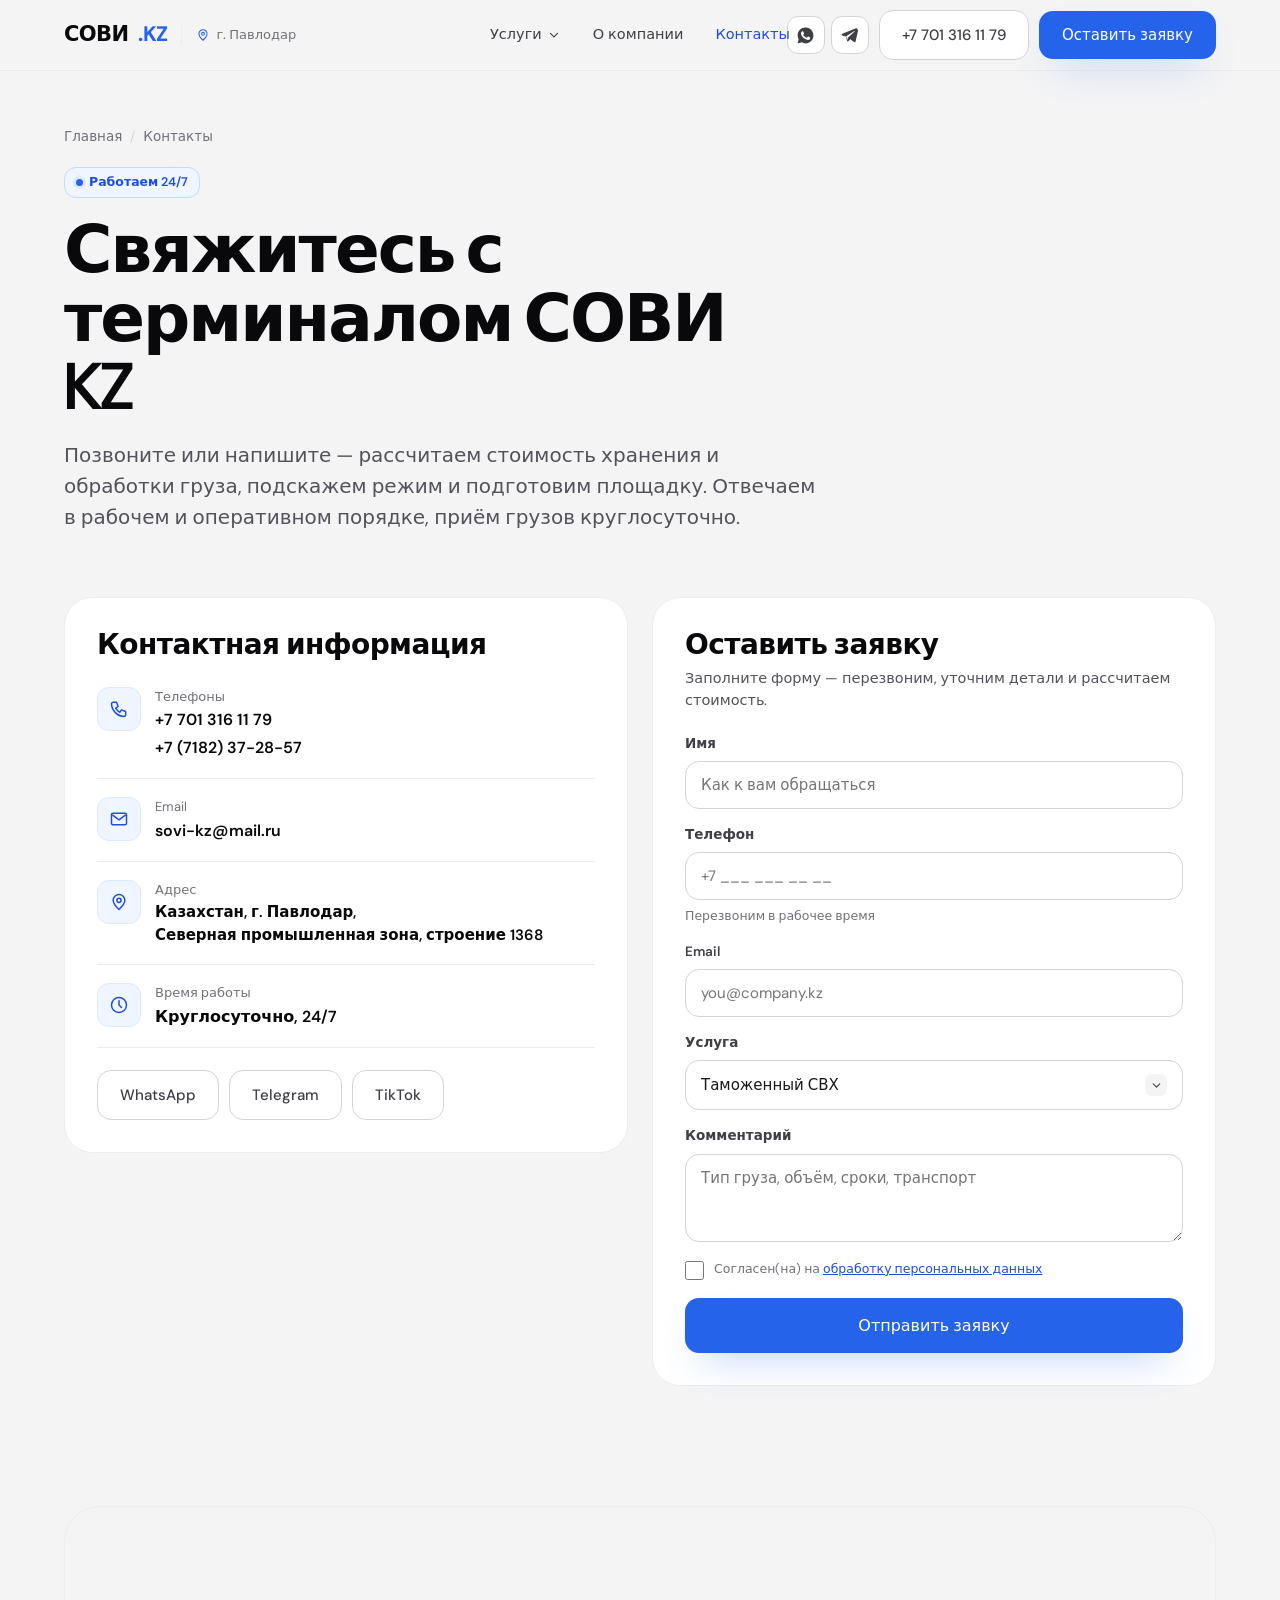
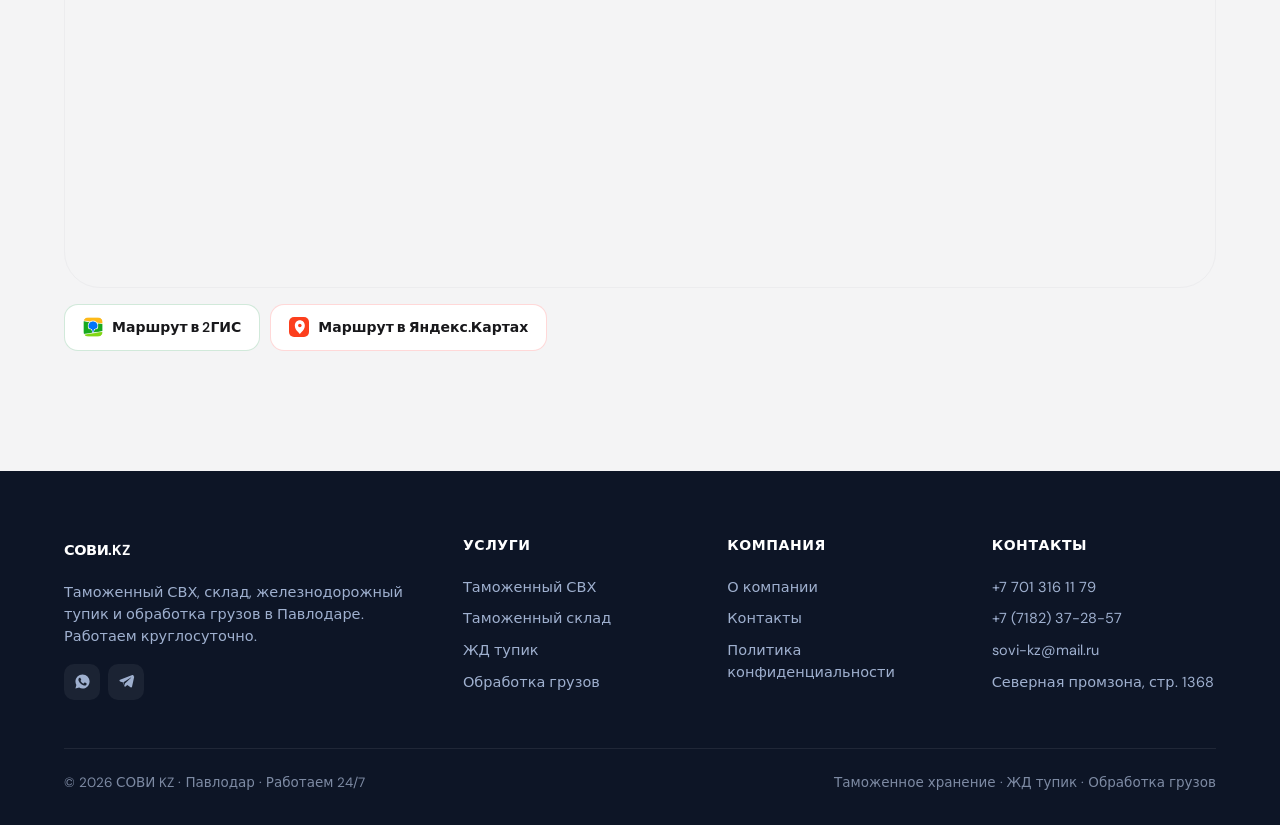
==== kontakty.html @ 77fe877a "Mobile overhaul, real photo gallery, industries block, email delivery Mobile UX fixes: - Fix burger " ====
<!doctype html>
<html lang="ru">
<head>
<meta charset="utf-8">
<meta name="viewport" content="width=device-width,initial-scale=1">
<title>Контакты СОВИ KZ — таможенный терминал в Павлодаре</title>
<meta name="description" content="Контакты СОВИ KZ: +7 701 316 11 79, +7 (7182) 37-28-57, sovi-kz@mail.ru. Адрес: Павлодар, Северная промышленная зона, строение 1368. Работаем 24/7. Оставьте заявку на СВХ, хранение или обработку груза.">
<link rel="canonical" href="https://xn--b1amql.kz/kontakty">
<link rel="preconnect" href="https://fonts.googleapis.com"><link rel="preconnect" href="https://fonts.gstatic.com" crossorigin>
<link href="https://fonts.googleapis.com/css2?family=DM+Sans:opsz,wght@9..40,400;9..40,500;9..40,600;9..40,700&display=swap" rel="stylesheet">
<link rel="stylesheet" href="assets/styles.css">
<link rel="icon" href="data:image/svg+xml,%3Csvg xmlns='http://www.w3.org/2000/svg' viewBox='0 0 32 32'%3E%3Crect width='32' height='32' rx='8' fill='%232563eb'/%3E%3Cpath d='M8 20V13l8-4 8 4v7' stroke='white' stroke-width='2' fill='none' stroke-linejoin='round'/%3E%3Cpath d='M8 20h16' stroke='white' stroke-width='2'/%3E%3C/svg%3E">
</head>
<body>
<header class="nav">
  <div class="wrap nav-in">
    <div class="logo-group"><a href="index.html" class="logo">
      <span class="logo-mark"><svg viewBox="0 0 24 24" fill="none"><text x="12" y="16.7" text-anchor="middle" font-family="DM Sans, sans-serif" font-size="11.5" font-weight="800" letter-spacing="-0.6">SK</text></svg></span>
      СОВИ<span style="color:var(--blue-600)">.KZ</span>
    </a><span class="nav-city"><svg viewBox="0 0 24 24" fill="none"><path d="M12 21s7-6.3 7-11a7 7 0 10-14 0c0 4.7 7 11 7 11z" stroke="currentColor" stroke-width="1.8" stroke-linejoin="round"/><circle cx="12" cy="10" r="2.5" stroke="currentColor" stroke-width="1.8"/></svg><span>г. Павлодар</span></span></div>
    <nav class="nav-links" id="nav">
      <div class="has-drop">
        <button class="drop-trigger" type="button" style="background:none;border:0;font:inherit;color:var(--iron);cursor:pointer;padding:9px 14px;border-radius:10px;font-size:14.5px;font-weight:500" aria-haspopup="true">
          Услуги <svg class="dchev" viewBox="0 0 24 24" fill="none"><path d="M6 9l6 6 6-6" stroke="currentColor" stroke-width="2" stroke-linecap="round" stroke-linejoin="round"/></svg>
        </button>
        <div class="drop-panel">
          <div class="drop-grid">
            <a href="svh.html" class="drop-item"><span class="di"><svg viewBox="0 0 24 24" fill="none"><path d="M12 3l7 3v6c0 4-3 7-7 9-4-2-7-5-7-9V6z" stroke="currentColor" stroke-width="1.8" stroke-linejoin="round"/><path d="M9 12l2 2 4-4" stroke="currentColor" stroke-width="1.8" stroke-linecap="round" stroke-linejoin="round"/></svg></span><span><span class="dt">Таможенный СВХ</span><span class="dd">Приём и хранение под контролем</span></span></a>
            <a href="tamozhennyy-sklad.html" class="drop-item"><span class="di"><svg viewBox="0 0 24 24" fill="none"><rect x="4" y="3" width="16" height="18" rx="2" stroke="currentColor" stroke-width="1.8"/><path d="M8 8h8M8 12h8M8 16h5" stroke="currentColor" stroke-width="1.8" stroke-linecap="round"/></svg></span><span><span class="dt">Таможенный склад</span><span class="dd">Долгосрочное ответственное хранение</span></span></a>
            <a href="zhd-tupik.html" class="drop-item"><span class="di"><svg viewBox="0 0 24 24" fill="none"><rect x="5" y="6" width="14" height="9" rx="2" stroke="currentColor" stroke-width="1.8"/><circle cx="9" cy="18" r="1.6" fill="currentColor"/><circle cx="15" cy="18" r="1.6" fill="currentColor"/></svg></span><span><span class="dt">ЖД тупик</span><span class="dd">Прирельсовый склад, приём вагонов</span></span></a>
            <a href="obrabotka-gruzov.html" class="drop-item"><span class="di"><svg viewBox="0 0 24 24" fill="none"><rect x="2" y="8" width="12" height="8" rx="1.5" stroke="currentColor" stroke-width="1.8"/><path d="M14 10h4l3 3v3h-7" stroke="currentColor" stroke-width="1.8" stroke-linejoin="round"/><circle cx="7" cy="18" r="1.8" fill="currentColor"/><circle cx="17" cy="18" r="1.8" fill="currentColor"/></svg></span><span><span class="dt">Обработка грузов</span><span class="dd">Погрузчик, кран, перевозка</span></span></a>
          </div>
        </div>
      </div>
      <a href="o-kompanii.html">О компании</a>
      <a href="kontakty.html" class="active">Контакты</a>
    <div class="nav-mobile-extra"><span class="nme-city"><svg viewBox="0 0 24 24" fill="none"><path d="M12 21s7-6.3 7-11a7 7 0 10-14 0c0 4.7 7 11 7 11z" stroke="currentColor" stroke-width="1.8" stroke-linejoin="round"/><circle cx="12" cy="10" r="2.5" stroke="currentColor" stroke-width="1.8"/></svg><span>г. Павлодар</span></span><a href="tel:+77013161179" class="nme-phone"><svg viewBox="0 0 24 24" fill="none"><path d="M5 4h4l2 5-3 2a12 12 0 005 5l2-3 5 2v4a2 2 0 01-2 2A16 16 0 013 6a2 2 0 012-2z" stroke="currentColor" stroke-width="1.8" stroke-linejoin="round"/></svg><span>+7 701 316 11 79</span></a><div class="nme-msg"><a href="https://wa.me/77013161179" class="msg-ico" aria-label="WhatsApp" target="_blank" rel="noopener"><svg viewBox="0 0 24 24" fill="currentColor"><path d="M12.04 2c-5.52 0-10 4.48-10 10 0 1.77.46 3.45 1.27 4.9L2 22l5.25-1.38A9.96 9.96 0 0012.04 22c5.52 0 10-4.48 10-10s-4.48-10-10-10zm5.72 14.2c-.24.68-1.4 1.32-1.94 1.4-.5.08-1.12.11-1.8-.11-.42-.13-.96-.31-1.65-.6-2.9-1.25-4.8-4.16-4.94-4.36-.14-.2-1.18-1.57-1.18-3 0-1.42.75-2.12 1.02-2.41.27-.29.58-.36.78-.36h.55c.18 0 .42-.03.65.5.24.55.8 1.9.87 2.04.07.14.12.3.02.49-.1.19-.15.3-.29.46-.14.16-.3.36-.43.48-.14.14-.29.29-.13.57.17.28.75 1.24 1.62 2.01 1.11.99 2.05 1.3 2.33 1.44.28.14.44.12.6-.07.17-.19.71-.83.9-1.12.19-.28.38-.24.63-.14.26.1 1.63.77 1.91.91.28.14.47.21.53.33.07.12.07.68-.17 1.36z"/></svg></a><a href="https://t.me/sovi_kz_pvl" class="msg-ico" aria-label="Telegram" target="_blank" rel="noopener"><svg viewBox="0 0 24 24" fill="currentColor"><path d="M21.9 4.3c.3-1.1-.7-1.9-1.7-1.5L2.9 9.7c-1.1.4-1.1 1.9 0 2.3l4.4 1.4 1.7 5.4c.2.7 1.1.9 1.6.4l2.5-2.4 4.6 3.4c.8.6 1.9.2 2.1-.8l3.1-14.1zM7.8 12.9l10.4-6.5c.3-.2.6.1.3.4l-8.7 8-.3 3.4-1.7-5.3z"/></svg></a></div><button type="button" class="btn btn-primary" data-modal-open>Оставить заявку</button></div></nav>
    <div class="nav-right"><div class="msg-icons">
      <a href="https://wa.me/77013161179" class="msg-ico" aria-label="Написать в WhatsApp" target="_blank" rel="noopener"><svg viewBox="0 0 24 24" fill="currentColor"><path d="M12.04 2c-5.52 0-10 4.48-10 10 0 1.77.46 3.45 1.27 4.9L2 22l5.25-1.38A9.96 9.96 0 0012.04 22c5.52 0 10-4.48 10-10s-4.48-10-10-10zm5.72 14.2c-.24.68-1.4 1.32-1.94 1.4-.5.08-1.12.11-1.8-.11-.42-.13-.96-.31-1.65-.6-2.9-1.25-4.8-4.16-4.94-4.36-.14-.2-1.18-1.57-1.18-3 0-1.42.75-2.12 1.02-2.41.27-.29.58-.36.78-.36h.55c.18 0 .42-.03.65.5.24.55.8 1.9.87 2.04.07.14.12.3.02.49-.1.19-.15.3-.29.46-.14.16-.3.36-.43.48-.14.14-.29.29-.13.57.17.28.75 1.24 1.62 2.01 1.11.99 2.05 1.3 2.33 1.44.28.14.44.12.6-.07.17-.19.71-.83.9-1.12.19-.28.38-.24.63-.14.26.1 1.63.77 1.91.91.28.14.47.21.53.33.07.12.07.68-.17 1.36z"/></svg></a>
      <a href="https://t.me/sovi_kz_pvl" class="msg-ico" aria-label="Написать в Telegram" target="_blank" rel="noopener"><svg viewBox="0 0 24 24" fill="currentColor"><path d="M21.9 4.3c.3-1.1-.7-1.9-1.7-1.5L2.9 9.7c-1.1.4-1.1 1.9 0 2.3l4.4 1.4 1.7 5.4c.2.7 1.1.9 1.6.4l2.5-2.4 4.6 3.4c.8.6 1.9.2 2.1-.8l3.1-14.1zM7.8 12.9l10.4-6.5c.3-.2.6.1.3.4l-8.7 8-.3 3.4-1.7-5.3z"/></svg></a>
    </div>
    <div class="nav-cta">
      <a href="tel:+77013161179" class="btn btn-ghost nav-phone">+7 701 316 11 79</a>
      <button type="button" class="btn btn-primary" data-modal-open>Оставить заявку</button>
    </div>
    </div><button class="burger" aria-label="Меню" type="button"><span></span><span></span><span></span></button>
  </div>
</header>

<main>
<section class="pg-hero">
  <div class="wrap">
    <div class="crumb reveal in"><a href="index.html">Главная</a><span>/</span>Контакты</div>
    <div style="max-width:760px" class="reveal in">
      <span class="badge badge-blue badge-dot" style="margin-bottom:18px">Работаем 24/7</span>
      <h1 class="display">Свяжитесь с терминалом СОВИ KZ</h1>
      <p class="lead" style="margin-top:18px">Позвоните или напишите — рассчитаем стоимость хранения и обработки груза, подскажем режим и подготовим площадку. Отвечаем в рабочем и оперативном порядке, приём грузов круглосуточно.</p>
    </div>
  </div>
</section>

<section style="padding-top:24px">
  <div class="wrap">
    <div class="contact-grid">
      <div class="reveal">
        <div class="card" style="padding:32px">
          <h2 class="h-sm" style="margin-bottom:8px">Контактная информация</h2>
          <div class="contact-item"><span class="ci"><svg viewBox="0 0 24 24" fill="none"><path d="M5 4h4l2 5-3 2a12 12 0 005 5l2-3 5 2v4a2 2 0 01-2 2A16 16 0 013 6a2 2 0 012-2z" stroke="currentColor" stroke-width="1.8" stroke-linejoin="round"/></svg></span><div><div class="k">Телефоны</div><div class="v"><a href="tel:+77013161179">+7 701 316 11 79</a></div><div class="v" style="margin-top:4px"><a href="tel:+77182372857">+7 (7182) 37-28-57</a></div></div></div>
          <div class="contact-item"><span class="ci"><svg viewBox="0 0 24 24" fill="none"><rect x="3" y="5" width="18" height="14" rx="2" stroke="currentColor" stroke-width="1.8"/><path d="M4 7l8 6 8-6" stroke="currentColor" stroke-width="1.8"/></svg></span><div><div class="k">Email</div><div class="v"><a href="mailto:sovi-kz@mail.ru">sovi-kz@mail.ru</a></div></div></div>
          <div class="contact-item"><span class="ci"><svg viewBox="0 0 24 24" fill="none"><path d="M12 21s7-6.3 7-11a7 7 0 10-14 0c0 4.7 7 11 7 11z" stroke="currentColor" stroke-width="1.8" stroke-linejoin="round"/><circle cx="12" cy="10" r="2.5" stroke="currentColor" stroke-width="1.8"/></svg></span><div><div class="k">Адрес</div><div class="v" style="font-size:15px">Казахстан, г. Павлодар,<br>Северная промышленная зона, строение 1368</div></div></div>
          <div class="contact-item"><span class="ci"><svg viewBox="0 0 24 24" fill="none"><circle cx="12" cy="12" r="9" stroke="currentColor" stroke-width="1.8"/><path d="M12 7v5l3 3" stroke="currentColor" stroke-width="1.8" stroke-linecap="round"/></svg></span><div><div class="k">Время работы</div><div class="v">Круглосуточно, 24/7</div></div></div>
          <div style="display:flex;gap:10px;margin-top:22px;flex-wrap:wrap">
            <a href="https://wa.me/77013161179" class="btn btn-ghost">WhatsApp</a>
            <a href="https://t.me/sovi_kz_pvl" class="btn btn-ghost">Telegram</a>
            <a href="https://www.tiktok.com/@sovi_kz_pvl" class="btn btn-ghost">TikTok</a>
          </div>
        </div>
      </div>

      <div class="reveal" id="form">
        <div class="card" style="padding:32px">
          <h2 class="h-sm" style="margin-bottom:6px">Оставить заявку</h2>
          <p class="muted" style="font-size:14.5px;margin-bottom:22px">Заполните форму — перезвоним, уточним детали и рассчитаем стоимость.</p>
          <form class="lead-form" novalidate>
            <div class="field"><label for="c-name">Имя</label><input id="c-name" name="name" type="text" placeholder="Как к вам обращаться"></div>
            <div class="field"><label for="c-phone">Телефон</label><input id="c-phone" name="phone" type="tel" placeholder="+7 ___ ___ __ __" required><span class="hint">Перезвоним в рабочее время</span></div>
            <div class="field"><label for="c-email">Email</label><input id="c-email" name="email" type="email" placeholder="you@company.kz"></div>
            <div class="field"><label for="c-service">Услуга</label>
              <div class="csel">
                <select id="c-service" name="service">
                  <option>Таможенный СВХ</option>
                  <option>Таможенный склад / хранение</option>
                  <option>ЖД тупик (вагон, контейнер)</option>
                  <option>Обработка грузов (погрузка, кран, перевозка)</option>
                  <option>Другое / не уверен</option>
                </select>
                <button type="button" class="csel-btn"><span class="csel-label"></span><span class="csel-chev"><svg viewBox="0 0 24 24" fill="none"><path d="M6 9l6 6 6-6" stroke="currentColor" stroke-width="2" stroke-linecap="round" stroke-linejoin="round"/></svg></span></button>
                <div class="csel-list"></div>
              </div>
            </div>
            <div class="field"><label for="c-msg">Комментарий</label><textarea id="c-msg" name="msg" rows="3" placeholder="Тип груза, объём, сроки, транспорт"></textarea></div>
            <div class="consent-row">
              <input type="checkbox" data-consent id="c-consent">
              <label for="c-consent">Согласен(на) на <a href="politika-konfidentsialnosti.html" target="_blank" rel="noopener">обработку персональных данных</a></label>
            </div>
            <button type="submit" class="btn btn-primary btn-lg" style="width:100%;justify-content:center">Отправить заявку</button>
            <div class="form-ok" style="display:none;align-items:center;gap:10px;margin-top:16px;padding:14px 16px;background:var(--blue-50);border:1px solid var(--blue-200);border-radius:14px;color:var(--blue-700);font-size:14.5px;font-weight:500">
              <svg viewBox="0 0 24 24" fill="none" width="20" height="20"><circle cx="12" cy="12" r="9" stroke="currentColor" stroke-width="1.8"/><path d="M8 12l3 3 5-6" stroke="currentColor" stroke-width="1.8" stroke-linecap="round" stroke-linejoin="round"/></svg>
              Заявка отправлена. Мы свяжемся с вами в ближайшее время.
            </div>
          </form>
        </div>
      </div>
    </div>
  </div>
</section>

<section style="padding-top:0">
  <div class="wrap"><div class="reveal">
    <div style="border-radius:var(--r-lg);overflow:hidden;border:var(--border)">
      <iframe title="СОВИ KZ на карте — Северная промзона, стр. 1368, Павлодар" src="https://yandex.ru/map-widget/v1/?ll=77.003394%2C52.308442&z=16&pt=77.003394,52.308442,pm2rdm" width="100%" height="380" style="border:0;display:block" loading="lazy"></iframe>
    </div>
    <div class="route-btns" style="margin-top:16px">
      <a href="https://2gis.kz/pavlodar/firm/70000001025297836" target="_blank" rel="noopener" class="route-btn rb-2gis"><img src="assets/img/2gis-icon.webp" alt="" width="20" height="20" style="border-radius:5px">Маршрут в 2ГИС</a>
      <a href="https://yandex.ru/maps/?rtext=~52.308442,77.003394&rtt=auto" target="_blank" rel="noopener" class="route-btn rb-yandex"><span style="width:20px;height:20px;border-radius:5px;background:#fc3f1d;display:grid;place-items:center;flex:none"><svg viewBox="0 0 24 24" width="13" height="13" fill="none"><path d="M13 4c-3.3 0-6 2.6-6 6.4 0 3 1.8 5.3 3.9 7.6L13 20.5l2.1-2.5c2.1-2.3 3.9-4.6 3.9-7.6C19 6.6 16.3 4 13 4z" fill="#fff"/><circle cx="13" cy="10.3" r="2.1" fill="#fc3f1d"/></svg></span>Маршрут в Яндекс.Картах</a>
    </div>
  </div></div>
</section>
</main>

<footer class="footer">
  <div class="wrap">
    <div class="footer-grid">
      <div>
        <a href="index.html" class="logo" style="margin-bottom:16px"><span class="logo-mark"><svg viewBox="0 0 24 24" fill="none"><text x="12" y="16.7" text-anchor="middle" font-family="DM Sans, sans-serif" font-size="11.5" font-weight="800" letter-spacing="-0.6">SK</text></svg></span>СОВИ.KZ</a>
        <p style="color:#9fb0cf;font-size:14.5px;max-width:34ch">Таможенный СВХ, склад, железнодорожный тупик и обработка грузов в Павлодаре. Работаем круглосуточно.</p>
        <div style="display:flex;gap:8px;margin-top:16px">
          <a href="https://wa.me/77013161179" target="_blank" rel="noopener" aria-label="WhatsApp" style="width:36px;height:36px;border-radius:10px;background:rgba(255,255,255,.06);display:grid;place-items:center;color:#9fb0cf"><svg viewBox="0 0 24 24" fill="currentColor" width="17" height="17"><path d="M12.04 2c-5.52 0-10 4.48-10 10 0 1.77.46 3.45 1.27 4.9L2 22l5.25-1.38A9.96 9.96 0 0012.04 22c5.52 0 10-4.48 10-10s-4.48-10-10-10zm5.72 14.2c-.24.68-1.4 1.32-1.94 1.4-.5.08-1.12.11-1.8-.11-.42-.13-.96-.31-1.65-.6-2.9-1.25-4.8-4.16-4.94-4.36-.14-.2-1.18-1.57-1.18-3 0-1.42.75-2.12 1.02-2.41.27-.29.58-.36.78-.36h.55c.18 0 .42-.03.65.5.24.55.8 1.9.87 2.04.07.14.12.3.02.49-.1.19-.15.3-.29.46-.14.16-.3.36-.43.48-.14.14-.29.29-.13.57.17.28.75 1.24 1.62 2.01 1.11.99 2.05 1.3 2.33 1.44.28.14.44.12.6-.07.17-.19.71-.83.9-1.12.19-.28.38-.24.63-.14.26.1 1.63.77 1.91.91.28.14.47.21.53.33.07.12.07.68-.17 1.36z"/></svg></a>
          <a href="https://t.me/sovi_kz_pvl" target="_blank" rel="noopener" aria-label="Telegram" style="width:36px;height:36px;border-radius:10px;background:rgba(255,255,255,.06);display:grid;place-items:center;color:#9fb0cf"><svg viewBox="0 0 24 24" fill="currentColor" width="17" height="17"><path d="M21.9 4.3c.3-1.1-.7-1.9-1.7-1.5L2.9 9.7c-1.1.4-1.1 1.9 0 2.3l4.4 1.4 1.7 5.4c.2.7 1.1.9 1.6.4l2.5-2.4 4.6 3.4c.8.6 1.9.2 2.1-.8l3.1-14.1zM7.8 12.9l10.4-6.5c.3-.2.6.1.3.4l-8.7 8-.3 3.4-1.7-5.3z"/></svg></a>
        </div>
      </div>
      <div><h4>Услуги</h4><a href="svh.html">Таможенный СВХ</a><a href="tamozhennyy-sklad.html">Таможенный склад</a><a href="zhd-tupik.html">ЖД тупик</a><a href="obrabotka-gruzov.html">Обработка грузов</a></div>
      <div><h4>Компания</h4><a href="o-kompanii.html">О компании</a><a href="kontakty.html">Контакты</a><a href="politika-konfidentsialnosti.html">Политика конфиденциальности</a></div>
      <div><h4>Контакты</h4><a href="tel:+77013161179">+7 701 316 11 79</a><a href="tel:+77182372857">+7 (7182) 37-28-57</a><a href="mailto:sovi-kz@mail.ru">sovi-kz@mail.ru</a><a href="kontakty.html">Северная промзона, стр. 1368</a></div>
    </div>
    <div class="footer-bottom">
      <span>© 2026 СОВИ KZ · Павлодар · Работаем 24/7</span>
      <span>Таможенное хранение · ЖД тупик · Обработка грузов</span>
    </div>
  </div>
</footer>
<div class="modal-overlay" id="lead-modal">
  <div class="modal-panel" role="dialog" aria-modal="true" aria-labelledby="modal-title">
    <button class="modal-close" data-modal-close aria-label="Закрыть"><svg viewBox="0 0 24 24" fill="none"><path d="M6 6l12 12M18 6L6 18" stroke="currentColor" stroke-width="2" stroke-linecap="round"/></svg></button>
    <h3 id="modal-title" class="h-sm" style="margin-bottom:6px">Оставить заявку</h3>
    <p class="muted" style="font-size:14.5px;margin-bottom:22px">Перезвоним и рассчитаем стоимость хранения или обработки.</p>
    <form class="lead-form" novalidate>
      <div class="field"><label for="m-name">Имя</label><input id="m-name" name="name" type="text" placeholder="Как к вам обращаться"></div>
      <div class="field"><label for="m-phone">Телефон</label><input id="m-phone" name="phone" type="tel" placeholder="+7 ___ ___ __ __" required></div>
      <div class="field"><label for="m-email">Email</label><input id="m-email" name="email" type="email" placeholder="you@company.kz"></div>
      <div class="field"><label for="m-service">Услуга</label>
        <div class="csel">
          <select id="m-service" name="service">
            <option>Таможенный СВХ</option>
            <option>Таможенный склад / хранение</option>
            <option>ЖД тупик (вагон, контейнер)</option>
            <option>Обработка грузов (погрузка, кран, перевозка)</option>
            <option>Другое / не уверен</option>
          </select>
          <button type="button" class="csel-btn"><span class="csel-label"></span><span class="csel-chev"><svg viewBox="0 0 24 24" fill="none"><path d="M6 9l6 6 6-6" stroke="currentColor" stroke-width="2" stroke-linecap="round" stroke-linejoin="round"/></svg></span></button>
          <div class="csel-list"></div>
        </div>
      </div>
      <div class="field"><label for="m-msg">Комментарий</label><textarea id="m-msg" name="msg" rows="3" placeholder="Тип груза, объём, сроки, транспорт"></textarea></div>
      <div class="consent-row">
        <input type="checkbox" data-consent id="m-consent">
        <label for="m-consent">Согласен(на) на <a href="politika-konfidentsialnosti.html" target="_blank" rel="noopener">обработку персональных данных</a></label>
      </div>
      <button type="submit" class="btn btn-primary btn-lg" style="width:100%;justify-content:center">Отправить заявку</button>
      <div class="form-ok" style="display:none;align-items:center;gap:10px;margin-top:16px;padding:14px 16px;background:var(--blue-50);border:1px solid var(--blue-200);border-radius:14px;color:var(--blue-700);font-size:14.5px;font-weight:500">
        <svg viewBox="0 0 24 24" fill="none" width="20" height="20"><circle cx="12" cy="12" r="9" stroke="currentColor" stroke-width="1.8"/><path d="M8 12l3 3 5-6" stroke="currentColor" stroke-width="1.8" stroke-linecap="round" stroke-linejoin="round"/></svg>
        Заявка отправлена. Мы свяжемся с вами в ближайшее время.
      </div>
    </form>
  </div>
</div>

<script src="assets/app.js"></script>
</body>
</html>
---- assets/styles.css ----
/* ===== SOVI KZ — editorial infrastructure grid, blue accent ===== */
:root{
  /* neutrals (zinc scale) */
  --obsidian:#09090b; --graphite:#18181b; --slate:#27272a; --iron:#3f3f46;
  --steel:#52525b; --fog:#71717a; --ash:#a1a1aa; --mist:#d4d4d8;
  --cloud:#ececee; --paper:#f4f4f5; --snow:#ffffff;
  /* blue accent system */
  --blue-50:#eff6ff; --blue-100:#dbeafe; --blue-200:#bfdbfe; --blue-300:#93c5fd;
  --blue-500:#3b82f6; --blue-600:#2563eb; --blue-700:#1d4ed8; --blue-900:#1e3a8a;
  --ink:#0b1220;
  /* surfaces */
  --canvas:#f4f4f5; --card:#ffffff; --dark:#0d1526; --dark-2:#111a2e;
  /* radii */
  --r-badge:12px; --r-btn:14px; --r-input:14px; --r-card:28px; --r-lg:36px; --r-xl:48px; --r-pill:999px;
  --border:1px solid var(--cloud);
  --shadow-md:0 4px 24px -8px rgba(9,18,40,.10);
  --shadow-blue:0 18px 40px -18px rgba(37,99,235,.45);
  --maxw:1200px; --gap:120px;
  --font:'DM Sans',ui-sans-serif,system-ui,-apple-system,"Segoe UI",Roboto,sans-serif;
}
*{box-sizing:border-box;margin:0;padding:0}
html{scroll-behavior:smooth;-webkit-text-size-adjust:100%}
body{
  font-family:var(--font);background:var(--canvas);color:var(--graphite);
  font-size:16px;line-height:1.5;-webkit-font-smoothing:antialiased;overflow-x:hidden;
}
img{max-width:100%;display:block}
a{color:inherit;text-decoration:none}
svg{display:block}
.wrap{max-width:var(--maxw);margin:0 auto;padding:0 24px}
section{padding:var(--gap) 0}
@media(max-width:768px){section{padding:72px 0}:root{--gap:72px}}

/* ---- Typography ---- */
h1,h2,h3{font-weight:600;letter-spacing:-.02em;color:var(--obsidian);line-height:1.1}
.display{font-size:clamp(38px,6vw,66px);line-height:1.04;letter-spacing:-.03em}
.h-lg{font-size:clamp(30px,4.5vw,52px);line-height:1.08}
.h-md{font-size:clamp(26px,3.4vw,40px);line-height:1.14}
.h-sm{font-size:clamp(20px,2.4vw,28px)}
.lead{font-size:clamp(17px,1.7vw,20px);color:var(--steel);line-height:1.55;max-width:60ch}
.muted{color:var(--steel)}
.eyebrow{display:inline-flex;align-items:center;gap:8px;font-size:13px;font-weight:600;
  letter-spacing:.02em;color:var(--blue-700);text-transform:uppercase}
.eyebrow::before{content:"";width:22px;height:2px;background:var(--blue-600);border-radius:2px}

/* ---- Buttons ---- */
.btn{display:inline-flex;align-items:center;gap:8px;font-family:var(--font);font-size:15px;
  font-weight:500;padding:13px 22px;border-radius:var(--r-btn);border:1px solid transparent;
  cursor:pointer;transition:transform .18s cubic-bezier(.16,1,.3,1),box-shadow .18s,background .18s;
  white-space:nowrap}
.btn:active{transform:translateY(1px) scale(.99)}
.btn-primary{background:var(--blue-600);color:#fff;box-shadow:var(--shadow-blue)}
.btn-primary:hover{background:var(--blue-700);transform:translateY(-2px);box-shadow:0 22px 46px -16px rgba(37,99,235,.55)}
.btn-dark{background:var(--obsidian);color:#fff;border:1.5px solid #2c2e34}
.btn-dark:hover{transform:translateY(-2px)}
.btn-ghost{background:var(--snow);color:var(--iron);border:1px solid var(--mist)}
.btn-ghost:hover{border-color:var(--blue-300);color:var(--blue-700)}
.btn-lg{padding:16px 28px;font-size:16px}
.btn .ico{width:18px;height:18px;transition:transform .2s}
.btn-primary:hover .ico{transform:translateX(3px)}

/* ---- Badges / pills ---- */
.badge{display:inline-flex;align-items:center;gap:6px;font-size:12.5px;font-weight:600;
  padding:5px 11px;border-radius:var(--r-badge);border:1px solid var(--cloud);color:var(--iron);background:var(--snow)}
.badge-blue{background:var(--blue-50);border-color:var(--blue-200);color:var(--blue-700)}
.badge-dot::before{content:"";width:7px;height:7px;border-radius:50%;background:var(--blue-600);box-shadow:0 0 0 3px var(--blue-100)}
.tag{display:inline-flex;font-size:13px;padding:5px 12px;border-radius:var(--r-pill);
  border:1px solid var(--cloud);color:var(--iron);background:var(--snow)}

/* ---- Header ---- */
.nav{position:sticky;top:0;z-index:50;background:rgba(244,244,245,.82);backdrop-filter:blur(14px);
  border-bottom:1px solid rgba(0,0,0,.04)}
.nav-in{position:relative;display:flex;align-items:center;justify-content:space-between;gap:20px;height:70px}
.logo-group{display:flex;align-items:center;gap:14px;min-width:0;flex:none}
.logo{display:flex;align-items:center;gap:10px;font-weight:700;font-size:19px;color:var(--obsidian);letter-spacing:-.02em;flex:none}
.logo-mark{width:34px;height:34px;border-radius:10px;background:var(--blue-600);display:grid;place-items:center;
  color:#fff;box-shadow:var(--shadow-blue)}
.logo-mark svg{width:24px;height:24px}
.logo-mark svg text{fill:currentColor}
.nav-city{display:flex;align-items:center;gap:6px;color:var(--fog);font-size:13px;font-weight:500;
  padding-left:14px;border-left:1px solid var(--cloud);white-space:nowrap}
.nav-city svg{width:14px;height:14px;flex:none;color:var(--blue-600)}
@media(max-width:760px){.nav-city{display:none}}
.nav-links{display:flex;gap:4px;position:absolute;left:50%;top:50%;transform:translate(-50%,-50%)}
.nav-right{display:flex;align-items:center;gap:10px;flex:none}
.nav-links a{font-size:14.5px;color:var(--iron);padding:9px 14px;border-radius:10px;font-weight:500;transition:.15s;position:relative}
.nav-links a:hover{color:var(--obsidian);background:rgba(0,0,0,.04)}
.nav-links a.active{color:var(--blue-700)}
.nav-cta{display:flex;align-items:center;gap:10px}
.burger{display:none;width:44px;height:44px;border-radius:12px;border:1px solid var(--mist);background:var(--snow);
  cursor:pointer;align-items:center;justify-content:center;flex-direction:column;gap:4px}
.burger span{width:18px;height:2px;background:var(--graphite);border-radius:2px;transition:.2s}
@media(max-width:940px){
  .nav-links{display:none;position:absolute;top:70px;left:0;right:0;flex-direction:column;
    transform:none;background:var(--snow);border-bottom:1px solid var(--cloud);padding:12px 24px;gap:2px;margin:0}
  .nav-links.open{display:flex}
  .nav-links a{padding:13px 12px;font-size:16px}
  .burger{display:flex}
  .nav-cta .btn:not(.nav-phone){display:none}
}

/* ---- Hero ---- */
.hero{padding:72px 0 40px}
.hero-grid{display:grid;grid-template-columns:1.15fr .85fr;gap:48px;align-items:center}
@media(max-width:900px){.hero-grid{grid-template-columns:1fr;gap:32px}}
.hero-stats{display:flex;gap:36px;flex-wrap:wrap;margin-top:34px;padding-top:30px;border-top:1px solid var(--cloud)}
.stat .num{font-size:clamp(28px,3.4vw,40px);font-weight:600;color:var(--obsidian);letter-spacing:-.02em}
.stat .lbl{font-size:13.5px;color:var(--steel);margin-top:2px}
.hero-visual{position:relative}

/* ---- Cards / grid ---- */
.grid{display:grid;gap:20px}
.g-2{grid-template-columns:repeat(2,1fr)}
.g-3{grid-template-columns:repeat(3,1fr)}
.g-4{grid-template-columns:repeat(4,1fr)}
@media(max-width:900px){.g-3,.g-4{grid-template-columns:repeat(2,1fr)}}
@media(max-width:600px){.g-2,.g-3,.g-4{grid-template-columns:1fr}}

.card{background:var(--card);border:var(--border);border-radius:var(--r-card);padding:28px;transition:.25s cubic-bezier(.16,1,.3,1)}
.card:hover{transform:translateY(-4px);box-shadow:var(--shadow-md);border-color:var(--blue-200)}
.card-ico{width:56px;height:56px;border-radius:16px;background:var(--blue-50);border:1px solid var(--blue-100);
  display:grid;place-items:center;color:var(--blue-700);margin-bottom:20px}
.card-ico svg{width:28px;height:28px}
.card h3{font-size:20px;margin-bottom:8px}
.card p{font-size:14.5px;color:var(--steel);line-height:1.55}
.card-link{display:inline-flex;align-items:center;gap:6px;margin-top:16px;font-size:14px;font-weight:600;color:var(--blue-700)}
.card-link svg{width:16px;height:16px;transition:transform .2s}
.card:hover .card-link svg{transform:translateX(4px)}

/* service showcase card (image top) */
.svc{background:var(--card);border:var(--border);border-radius:var(--r-lg);overflow:hidden;display:flex;flex-direction:column;transition:.25s cubic-bezier(.16,1,.3,1)}
.svc:hover{transform:translateY(-5px);box-shadow:var(--shadow-md);border-color:var(--blue-200)}
.svc-media{aspect-ratio:16/10;background:linear-gradient(135deg,var(--blue-600),var(--blue-900));position:relative;overflow:hidden}
.svc-media svg{position:absolute;inset:0;width:100%;height:100%}
.svc-body{padding:26px;display:flex;flex-direction:column;flex:1}
.svc-body h3{font-size:22px;margin-bottom:10px}
.svc-body p{font-size:14.5px;color:var(--steel);flex:1}
.svc-tags{display:flex;flex-wrap:wrap;gap:7px;margin-top:18px}
.svc-body{padding:30px 30px 32px}
.svc-feats{list-style:none;display:grid;gap:10px;margin:18px 0 4px}
.svc-feats li{display:flex;gap:10px;align-items:flex-start;font-size:14px;color:var(--iron)}
.svc-feats .fk{width:20px;height:20px;flex:none;border-radius:6px;background:var(--blue-50);color:var(--blue-700);display:grid;place-items:center;margin-top:1px}
.svc-feats .fk svg{width:12px;height:12px}
.svc-foot{display:flex;align-items:center;justify-content:space-between;gap:12px;margin-top:22px;padding-top:20px;border-top:1px solid var(--cloud)}
.svc-foot .card-link{margin-top:0}
.svc-go{width:44px;height:44px;flex:none;border-radius:50%;background:var(--obsidian);color:#fff;display:grid;place-items:center;transition:.2s}
.svc:hover .svc-go{background:var(--blue-600);transform:translateX(3px)}
.svc-go svg{width:18px;height:18px}

/* ---- Dark feature block ---- */
.dark{background:var(--dark);border-radius:var(--r-xl);padding:64px;color:#fff;position:relative;overflow:hidden}
@media(max-width:768px){.dark{padding:36px 24px;border-radius:var(--r-lg)}}
.dark h2,.dark h3{color:#fff}
.dark .lead{color:#9fb0cf}
.dark-glow{position:absolute;width:520px;height:520px;border-radius:50%;
  background:radial-gradient(circle,rgba(37,99,235,.38),transparent 62%);filter:blur(8px);top:-160px;right:-120px;pointer-events:none}
.arrow-list{list-style:none;display:grid;gap:2px}
.arrow-list li{display:flex;align-items:flex-start;gap:14px;padding:18px 0;border-bottom:1px solid rgba(255,255,255,.08);font-size:17px;color:#e6ecf7}
.arrow-list li:last-child{border-bottom:0}
.arrow-list .ai{width:26px;height:26px;flex:none;border-radius:8px;background:rgba(37,99,235,.2);color:#7ba9ff;display:grid;place-items:center;margin-top:1px}
.arrow-list .ai svg{width:15px;height:15px}
.arrow-list strong{color:#fff;font-weight:600}

/* ---- Stats band ---- */
.stats-band{display:grid;grid-template-columns:repeat(4,1fr);gap:8px}
@media(max-width:768px){.stats-band{grid-template-columns:repeat(2,1fr);gap:24px}}
.stats-band .s .n{font-size:clamp(34px,4vw,52px);font-weight:600;color:var(--obsidian);letter-spacing:-.03em;line-height:1}
.stats-band .s .n span{color:var(--blue-600)}
.stats-band .s .t{font-size:14px;color:var(--steel);margin-top:8px}

/* ---- Steps / process ---- */
.steps{display:grid;gap:0}
.step{display:grid;grid-template-columns:auto 1fr;gap:22px;padding:26px 0;border-top:1px solid var(--cloud)}
.step-n{width:46px;height:46px;border-radius:12px;background:var(--obsidian);color:#fff;display:grid;place-items:center;
  font-weight:600;font-size:17px}
.step h3{font-size:19px;margin-bottom:6px}
.step p{font-size:14.5px;color:var(--steel)}

/* ---- Section head ---- */
.sec-head{max-width:720px;margin-bottom:44px}
.sec-head.center{margin-left:auto;margin-right:auto;text-align:center}
.sec-head .eyebrow{margin-bottom:16px}
.sec-head h2{margin-bottom:14px}

/* ---- Trust / logos strip ---- */
.trust-row{display:flex;flex-wrap:wrap;align-items:center;gap:14px 32px;color:var(--fog);font-weight:600;font-size:15px}
.trust-row .ti{display:flex;align-items:center;gap:9px}
.trust-row svg{width:20px;height:20px;color:var(--blue-600)}

/* ---- FAQ ---- */
.faq-item{border-bottom:1px solid var(--cloud)}
.faq-q{width:100%;text-align:left;background:none;border:0;cursor:pointer;padding:24px 0;
  display:flex;justify-content:space-between;align-items:center;gap:20px;font-family:var(--font);
  font-size:18px;font-weight:600;color:var(--obsidian)}
.faq-q .pm{width:30px;height:30px;flex:none;border-radius:9px;border:1px solid var(--mist);display:grid;place-items:center;transition:.2s;color:var(--iron)}
.faq-item.open .pm{background:var(--blue-600);border-color:var(--blue-600);color:#fff;transform:rotate(45deg)}
.faq-a{max-height:0;overflow:hidden;transition:max-height .3s ease;color:var(--steel);font-size:15.5px;line-height:1.6}
.faq-a p{padding-bottom:24px;max-width:70ch}

/* ---- CTA band ---- */
.cta-band{background:var(--dark);border-radius:var(--r-xl);padding:64px;text-align:center;position:relative;overflow:hidden}
@media(max-width:768px){.cta-band{padding:44px 24px}}
.cta-band h2{color:#fff;margin-bottom:14px}
.cta-band p{color:#9fb0cf;max-width:56ch;margin:0 auto 28px}
.cta-actions{display:flex;gap:12px;justify-content:center;flex-wrap:wrap}

/* ---- Contact split ---- */
.contact-grid{display:grid;grid-template-columns:1fr 1fr;gap:24px}
@media(max-width:860px){.contact-grid{grid-template-columns:1fr}}
.field{display:flex;flex-direction:column;gap:7px;margin-bottom:16px}
.field label{font-size:13.5px;font-weight:600;color:var(--iron)}
.field input,.field textarea,.field select{font-family:var(--font);font-size:15px;padding:13px 15px;
  border:1px solid var(--mist);border-radius:var(--r-input);background:var(--snow);color:var(--graphite);transition:.15s}
.field input:focus,.field textarea:focus,.field select:focus{outline:none;border-color:var(--blue-500);box-shadow:0 0 0 3px var(--blue-100)}
.field .hint{font-size:12.5px;color:var(--fog)}
.contact-item{display:flex;gap:14px;align-items:flex-start;padding:18px 0;border-bottom:1px solid var(--cloud)}
.contact-item:last-child{border-bottom:0}
.contact-item .ci{width:44px;height:44px;flex:none;border-radius:12px;background:var(--blue-50);border:1px solid var(--blue-100);color:var(--blue-700);display:grid;place-items:center}
.contact-item .ci svg{width:20px;height:20px}
.contact-item .k{font-size:13px;color:var(--fog);margin-bottom:2px}
.contact-item .v{font-size:16px;font-weight:600;color:var(--obsidian)}

/* ---- Footer ---- */
.footer{background:var(--dark);color:#c7d2e3;padding:64px 0 32px;margin-top:0}
.footer-grid{display:grid;grid-template-columns:1.6fr 1fr 1fr 1fr;gap:40px}
@media(max-width:820px){.footer-grid{grid-template-columns:1fr 1fr;gap:32px}}
@media(max-width:520px){.footer-grid{grid-template-columns:1fr}}
.footer .logo{color:#fff}
.footer h4{color:#fff;font-size:14px;text-transform:uppercase;letter-spacing:.04em;margin-bottom:16px;font-weight:600}
.footer a{color:#9fb0cf;font-size:14.5px;display:block;padding:5px 0;transition:.15s}
.footer a:hover{color:#fff}
.footer-bottom{border-top:1px solid rgba(255,255,255,.08);margin-top:48px;padding-top:24px;
  display:flex;justify-content:space-between;gap:16px;flex-wrap:wrap;font-size:13.5px;color:#7d8aa3}

/* ---- Reveal animation ---- */
.reveal{opacity:0;transform:translateY(28px);transition:opacity .8s cubic-bezier(.16,1,.3,1),transform .8s cubic-bezier(.16,1,.3,1)}
.reveal.in{opacity:1;transform:none}
/* staggered children reveal (grids/lists) */
.reveal-group>*{opacity:0;transform:translateY(26px);transition:opacity .7s cubic-bezier(.16,1,.3,1),transform .7s cubic-bezier(.16,1,.3,1)}
.reveal-group.in>*{opacity:1;transform:none}
.reveal-group.in>*:nth-child(1){transition-delay:.04s}
.reveal-group.in>*:nth-child(2){transition-delay:.12s}
.reveal-group.in>*:nth-child(3){transition-delay:.20s}
.reveal-group.in>*:nth-child(4){transition-delay:.28s}
.reveal-group.in>*:nth-child(5){transition-delay:.36s}
.reveal-group.in>*:nth-child(6){transition-delay:.44s}
/* image mask reveal */
.img-reveal{clip-path:inset(0 0 0 0);overflow:hidden}
.img-reveal img{transform:scale(1.12);transition:transform 1.1s cubic-bezier(.16,1,.3,1)}
.img-reveal.in img{transform:scale(1)}
@media(prefers-reduced-motion:reduce){
  .reveal,.reveal-group>*{opacity:1;transform:none;transition:none}
  .img-reveal img{transform:none;transition:none}
  [data-parallax]{transform:none!important}
  *{scroll-behavior:auto}
}

/* float animation for hero visual */
@keyframes float{0%,100%{transform:translateY(0)}50%{transform:translateY(-10px)}}
.floaty{animation:float 6s ease-in-out infinite}
@keyframes dash{to{stroke-dashoffset:0}}

/* breadcrumb */
.crumb{display:flex;gap:8px;align-items:center;font-size:13.5px;color:var(--fog);margin-bottom:20px}
.crumb a:hover{color:var(--blue-700)}
.crumb span{color:var(--mist)}

/* page hero (interior) */
.pg-hero{padding:56px 0 40px}
.pg-hero .display{max-width:16ch}
.checklist{list-style:none;display:grid;gap:12px;margin-top:24px}
.checklist li{display:flex;gap:12px;align-items:flex-start;font-size:15.5px;color:var(--iron)}
.checklist .ck{width:24px;height:24px;flex:none;border-radius:7px;background:var(--blue-50);color:var(--blue-700);display:grid;place-items:center;margin-top:1px}
.checklist .ck svg{width:14px;height:14px}

/* ===== v2 additions: real imagery, reference-grade blocks ===== */
/* announcement bar */
.promo{position:relative;overflow:hidden;background:#0d1526}
.promo-img{position:absolute;inset:0;width:100%;height:100%;object-fit:cover;opacity:.28;filter:saturate(.7)}
.promo-in{position:relative;display:flex;align-items:center;justify-content:center;gap:16px;flex-wrap:wrap;padding:11px 24px;color:#e6ecf7;font-size:14.5px;font-weight:500}
.promo-in b{color:#fff;font-weight:600}
.promo-in .btn{padding:8px 16px;font-size:13.5px}
@media(max-width:600px){.promo-in{font-size:13px;gap:10px}.promo-in .promo-hide{display:none}}

/* hero trust badges row */
.hero-badges{display:flex;gap:10px;flex-wrap:wrap;margin-bottom:22px}
.tb{display:inline-flex;align-items:center;gap:8px;background:var(--snow);border:1px solid var(--cloud);border-radius:var(--r-pill);padding:7px 14px;font-size:13.5px;font-weight:600;color:var(--graphite)}
.tb .g{width:18px;height:18px;border-radius:50%;display:grid;place-items:center;font-size:11px;font-weight:700;color:#fff;background:var(--blue-600)}
.tb .star{color:#f5a623;font-weight:700}
.grey-word{color:var(--ash)}

/* hero capture card */
.capture{display:flex;gap:8px;background:var(--snow);border:1px solid var(--mist);border-radius:var(--r-pill);padding:7px 7px 7px 20px;box-shadow:var(--shadow-md);max-width:440px}
.capture input{flex:1;border:0;outline:none;font-family:var(--font);font-size:15px;background:transparent;color:var(--graphite);min-width:0}
.capture .btn{border-radius:var(--r-pill);white-space:nowrap}
@media(max-width:520px){.capture{flex-direction:column;border-radius:20px;padding:14px}.capture input{padding:6px 4px}.capture .btn{justify-content:center}}

/* hero photo composition */
.hero-photo{position:relative;border-radius:var(--r-lg);overflow:hidden;aspect-ratio:5/6;border:1px solid var(--cloud)}
.hero-photo img{width:100%;height:100%;object-fit:cover}
.hero-photo::after{content:"";position:absolute;inset:0;background:linear-gradient(180deg,transparent 40%,rgba(13,21,38,.55))}
.glass-card{position:absolute;left:20px;right:20px;bottom:20px;z-index:2;background:rgba(255,255,255,.14);backdrop-filter:blur(14px);
  border:1px solid rgba(255,255,255,.22);box-shadow:inset 0 1px 0 rgba(255,255,255,.25);border-radius:20px;padding:16px 18px;color:#fff;display:flex;align-items:center;gap:14px}
.glass-card .gi{width:44px;height:44px;flex:none;border-radius:12px;background:rgba(37,99,235,.9);display:grid;place-items:center}
.glass-card .gi svg{width:22px;height:22px;color:#fff}
.glass-card .gk{font-size:12.5px;color:rgba(255,255,255,.8)}
.glass-card .gv{font-size:16px;font-weight:600}
.pulse-dot{width:9px;height:9px;border-radius:50%;background:#4ade80;box-shadow:0 0 0 0 rgba(74,222,128,.6);animation:pulse 2s infinite}
@keyframes pulse{0%{box-shadow:0 0 0 0 rgba(74,222,128,.5)}70%{box-shadow:0 0 0 8px rgba(74,222,128,0)}100%{box-shadow:0 0 0 0 rgba(74,222,128,0)}}

/* image-top service cards (real photos) */
.svc-media.photo{background:none}
.svc-media.photo img{position:absolute;inset:0;width:100%;height:100%;object-fit:cover;transition:transform .5s cubic-bezier(.16,1,.3,1)}
.svc:hover .svc-media.photo img{transform:scale(1.05)}
.svc-media.photo::after{content:"";position:absolute;inset:0;background:linear-gradient(180deg,rgba(13,21,38,.05),rgba(13,21,38,.35))}
.svc-media .m-badge{position:absolute;top:14px;left:14px;z-index:2;background:rgba(255,255,255,.92);backdrop-filter:blur(6px);color:var(--blue-700);
  font-size:12px;font-weight:600;padding:5px 11px;border-radius:var(--r-pill)}

/* client / partner strip */
.clients{display:flex;flex-wrap:wrap;align-items:center;gap:16px 40px;opacity:.75}
.clients .c{display:flex;align-items:center;gap:9px;color:var(--fog);font-weight:600;font-size:15px;letter-spacing:-.01em}
.clients svg{width:22px;height:22px;color:var(--steel)}

/* process with image */
.proc-grid{display:grid;grid-template-columns:1fr 1.05fr;gap:40px;align-items:start}
@media(max-width:900px){.proc-grid{grid-template-columns:1fr;gap:28px}}
.acc{display:flex;flex-direction:column;gap:12px}
.acc-item{border:1px solid var(--cloud);border-radius:20px;background:var(--snow);overflow:hidden;transition:.2s}
.acc-item.open{border-color:var(--blue-200);box-shadow:var(--shadow-md)}
.acc-head{width:100%;display:flex;align-items:center;gap:16px;padding:20px 22px;background:none;border:0;cursor:pointer;font-family:var(--font);text-align:left}
.acc-n{font-size:14px;font-weight:600;color:var(--ash);font-variant-numeric:tabular-nums}
.acc-item.open .acc-n{color:var(--blue-600)}
.acc-t{font-size:18px;font-weight:600;color:var(--obsidian);flex:1}
.acc-chev{width:28px;height:28px;border-radius:9px;background:var(--paper);display:grid;place-items:center;color:var(--iron);transition:.2s}
.acc-item.open .acc-chev{background:var(--blue-600);color:#fff;transform:rotate(90deg)}
.acc-body{max-height:0;overflow:hidden;transition:max-height .3s ease}
.acc-body p{padding:0 22px 22px 54px;font-size:14.5px;color:var(--steel);line-height:1.6}
.proc-visual{position:relative;border-radius:var(--r-lg);overflow:hidden;border:1px solid var(--cloud);aspect-ratio:4/3;position:sticky;top:90px}
.proc-visual img{width:100%;height:100%;object-fit:cover}

/* testimonials masonry */
.tgrid{columns:3;column-gap:20px}
@media(max-width:900px){.tgrid{columns:2}}
@media(max-width:600px){.tgrid{columns:1}}
.tcard{break-inside:avoid;margin-bottom:20px;background:var(--snow);border:1px solid var(--cloud);border-radius:22px;padding:24px}
.tcard-h{display:flex;align-items:center;gap:12px;margin-bottom:14px}
.tavatar{width:44px;height:44px;flex:none;border-radius:50%;display:grid;place-items:center;color:#fff;font-weight:600;font-size:17px}
.tcard .nm{font-weight:600;color:var(--obsidian);font-size:14.5px}
.tcard .rl{font-size:12.5px;color:var(--fog)}
.tcard p{font-size:14.5px;color:var(--iron);line-height:1.6}
.rating-head{display:flex;align-items:center;justify-content:center;gap:14px;margin-bottom:14px}
.rating-head .rp{display:inline-flex;align-items:center;gap:7px;background:var(--snow);border:1px solid var(--cloud);border-radius:var(--r-pill);padding:6px 14px;font-weight:600;font-size:14px}
.rating-head .stars{color:#f5a623}

/* section on paper wrapping full-bleed handled by parent */

/* price table */
.ptable{background:var(--card);border:var(--border);border-radius:var(--r-lg);overflow:hidden}
.prow{display:grid;grid-template-columns:1fr auto;gap:20px;padding:20px 26px;border-top:1px solid var(--cloud);align-items:center}
.prow:first-child{border-top:0}
.prow .pn{font-weight:600;color:var(--obsidian);font-size:15.5px}
.prow .pd{font-size:13.5px;color:var(--steel);margin-top:2px}
.prow .pp{font-weight:600;color:var(--blue-700);font-size:15.5px;white-space:nowrap}

/* ===== v3 additions ===== */

/* -- new logo mark: container silhouette + checkmark -- */
.logo-mark svg{width:19px;height:19px}

/* -- header services dropdown -- */
.has-drop{position:relative}
.drop-trigger{display:flex;align-items:center;gap:5px;white-space:nowrap}
.drop-trigger .dchev{width:14px;height:14px;transition:transform .2s}
.has-drop.open .dchev{transform:rotate(180deg)}
.drop-panel{position:absolute;top:calc(100% + 10px);left:50%;transform:translateX(-50%) translateY(6px);
  width:560px;max-width:90vw;background:var(--snow);border:1px solid var(--cloud);border-radius:20px;
  box-shadow:0 24px 48px -16px rgba(9,18,40,.18);padding:14px;opacity:0;pointer-events:none;
  transition:opacity .18s cubic-bezier(.16,1,.3,1),transform .18s cubic-bezier(.16,1,.3,1);z-index:60}
.has-drop.open .drop-panel{opacity:1;pointer-events:auto;transform:translateX(-50%) translateY(0)}
.drop-grid{display:grid;grid-template-columns:1fr 1fr;gap:6px}
.drop-item{display:flex;gap:12px;align-items:flex-start;padding:12px;border-radius:14px;transition:.15s}
.drop-item:hover{background:var(--paper)}
.drop-item .di{width:38px;height:38px;flex:none;border-radius:11px;background:var(--blue-50);border:1px solid var(--blue-100);color:var(--blue-700);display:grid;place-items:center}
.drop-item .di svg{width:19px;height:19px}
.drop-item .dt{display:block;font-size:14px;font-weight:600;color:var(--obsidian)}
.drop-item .dd{display:block;font-size:12.5px;color:var(--fog);margin-top:2px;line-height:1.4}
@media(max-width:940px){
  .drop-panel{position:static;transform:none;width:auto;max-width:none;box-shadow:none;border:0;
    background:none;padding:4px 0 4px 10px;opacity:1;pointer-events:auto;display:none;margin-top:2px}
  .has-drop.open .drop-panel{display:block}
  .drop-grid{grid-template-columns:1fr}
  .drop-item{padding:10px 8px}
}

/* -- messenger icons in header -- */
.msg-icons{display:flex;align-items:center;gap:6px}
.msg-ico{width:38px;height:38px;border-radius:11px;border:1px solid var(--mist);background:var(--snow);
  display:grid;place-items:center;color:var(--iron);transition:.18s}
.msg-ico:hover{border-color:var(--blue-300);color:var(--blue-700);transform:translateY(-2px)}
.msg-ico svg{width:19px;height:19px}
@media(max-width:940px){.msg-icons{display:none}}

/* -- trust strip → real feature block -- */
.trust-block{background:var(--dark);border-radius:var(--r-xl);padding:44px 48px;position:relative;overflow:hidden}
@media(max-width:768px){.trust-block{padding:32px 24px;border-radius:var(--r-lg)}}
.trust-block .dark-glow{width:420px;height:420px;top:-140px;left:-100px;right:auto}
.trust-head{position:relative;display:flex;align-items:flex-end;justify-content:space-between;gap:20px;flex-wrap:wrap;margin-bottom:28px}
.trust-head h3{color:#fff;font-size:clamp(20px,2.4vw,26px);max-width:34ch}
.trust-head .th-num{font-size:clamp(40px,5vw,60px);font-weight:600;color:#fff;letter-spacing:-.03em;line-height:1}
.trust-head .th-num span{color:#7ba9ff}
.trust-grid{position:relative;display:grid;grid-template-columns:repeat(5,1fr);gap:1px;background:rgba(255,255,255,.08);
  border-radius:16px;overflow:hidden}
@media(max-width:900px){.trust-grid{grid-template-columns:repeat(3,1fr)}}
@media(max-width:560px){.trust-grid{grid-template-columns:repeat(2,1fr)}}
.trust-cell{background:rgba(255,255,255,.03);padding:20px 16px;display:flex;flex-direction:column;gap:10px;transition:.2s}
.trust-cell:hover{background:rgba(37,99,235,.14)}
.trust-cell .tc-i{width:36px;height:36px;border-radius:10px;background:rgba(37,99,235,.22);color:#8fb3ff;display:grid;place-items:center}
.trust-cell .tc-i svg{width:18px;height:18px}
.trust-cell .tc-t{font-size:13.5px;color:#e6ecf7;font-weight:600;line-height:1.35}

/* -- modal -- */
.modal-overlay{position:fixed;inset:0;z-index:200;background:rgba(9,13,24,.6);backdrop-filter:blur(4px);
  display:flex;align-items:center;justify-content:center;padding:20px;
  opacity:0;pointer-events:none;transition:opacity .22s ease}
.modal-overlay.open{opacity:1;pointer-events:auto}
.modal-panel{background:var(--snow);border-radius:var(--r-lg);max-width:480px;width:100%;max-height:92vh;overflow-y:auto;
  padding:32px;position:relative;transform:translateY(16px) scale(.98);transition:transform .25s cubic-bezier(.16,1,.3,1);
  box-shadow:0 40px 80px -20px rgba(9,18,40,.35)}
.modal-overlay.open .modal-panel{transform:none}
.modal-close{position:absolute;top:18px;right:18px;width:36px;height:36px;border-radius:10px;border:1px solid var(--mist);
  background:var(--snow);display:grid;place-items:center;cursor:pointer;color:var(--iron);transition:.15s}
.modal-close:hover{border-color:var(--blue-300);color:var(--blue-700)}
.modal-close svg{width:16px;height:16px}
@media(prefers-reduced-motion:reduce){.modal-overlay,.modal-panel{transition:none}}

/* -- custom select -- */
.csel{position:relative}
.csel select{position:absolute;inset:0;opacity:0;pointer-events:none;width:1px;height:1px}
.csel-btn{width:100%;display:flex;align-items:center;justify-content:space-between;gap:10px;
  font-family:var(--font);font-size:15px;padding:13px 15px;border:1px solid var(--mist);border-radius:var(--r-input);
  background:var(--snow);color:var(--graphite);cursor:pointer;text-align:left;transition:.15s}
.csel-btn:hover{border-color:var(--blue-300)}
.csel.open .csel-btn{border-color:var(--blue-500);box-shadow:0 0 0 3px var(--blue-100)}
.csel-label{overflow:hidden;text-overflow:ellipsis;white-space:nowrap}
.csel-chev{width:22px;height:22px;flex:none;border-radius:7px;background:var(--paper);display:grid;place-items:center;color:var(--iron);transition:transform .2s}
.csel-chev svg{width:13px;height:13px}
.csel.open .csel-chev{transform:rotate(180deg);background:var(--blue-100);color:var(--blue-700)}
.csel-list{position:absolute;top:calc(100% + 6px);left:0;right:0;background:var(--snow);border:1px solid var(--cloud);
  border-radius:14px;box-shadow:0 20px 44px -14px rgba(9,18,40,.22);padding:6px;z-index:40;
  max-height:240px;overflow-y:auto;opacity:0;pointer-events:none;transform:translateY(4px);
  transition:opacity .16s ease,transform .16s ease}
.csel.open .csel-list{opacity:1;pointer-events:auto;transform:none}
.csel-opt{display:block;width:100%;text-align:left;background:none;border:0;font-family:var(--font);font-size:14.5px;
  padding:10px 12px;border-radius:9px;cursor:pointer;color:var(--iron);transition:.12s}
.csel-opt:hover{background:var(--paper)}
.csel-opt.active{background:var(--blue-50);color:var(--blue-700);font-weight:600}

/* -- field error states -- */
.field.has-error input,.field.has-error select,.field.has-error .csel-btn{border-color:#dc2626;box-shadow:0 0 0 3px rgba(220,38,38,.1)}
.field-err{font-size:12.5px;color:#dc2626;margin-top:2px}
.consent-row{display:flex;gap:10px;align-items:flex-start;margin:18px 0}
.consent-row input[type=checkbox]{width:19px;height:19px;flex:none;margin-top:1px;accent-color:var(--blue-600);cursor:pointer}
.consent-row label{font-size:12.5px;color:var(--fog);line-height:1.55}
.consent-row a{color:var(--blue-700);text-decoration:underline}
.consent-row.has-error label{color:#dc2626}
.consent-row.has-error input{outline:2px solid #dc2626;outline-offset:2px}

/* -- process image swap fade -- */
.proc-visual img{transition:opacity .15s ease}
.proc-visual.imgfade img{animation:imgswap .45s ease}
@keyframes imgswap{0%{opacity:0;transform:scale(1.03)}100%{opacity:1;transform:scale(1)}}

/* -- location / map block -- */
.locate-grid{display:grid;grid-template-columns:1fr 1fr;gap:0;background:var(--card);border:var(--border);border-radius:var(--r-xl);overflow:hidden}
@media(max-width:900px){.locate-grid{grid-template-columns:1fr}}
.locate-map{position:relative;min-height:360px;background:var(--paper)}
.locate-map iframe{position:absolute;inset:0;width:100%;height:100%;border:0}
.locate-pin{position:absolute;top:50%;left:50%;transform:translate(-50%,-100%);z-index:2;pointer-events:none}
.locate-info{padding:44px}
@media(max-width:768px){.locate-info{padding:28px 24px}}
.locate-info h3{font-size:clamp(20px,2.4vw,26px);margin-bottom:10px}
.locate-info p{color:var(--steel);font-size:14.5px;line-height:1.6;margin-bottom:24px}
.locate-facts{display:grid;gap:14px;margin-bottom:26px}
.lf{display:flex;gap:12px;align-items:flex-start;font-size:14px;color:var(--iron)}
.lf .li{width:32px;height:32px;flex:none;border-radius:9px;background:var(--blue-50);color:var(--blue-700);display:grid;place-items:center}
.lf .li svg{width:16px;height:16px}
.route-btns{display:flex;gap:10px;flex-wrap:wrap}
.route-btn{display:inline-flex;align-items:center;gap:9px;padding:12px 18px;border-radius:var(--r-btn);border:1px solid var(--mist);
  background:var(--snow);font-size:14px;font-weight:600;color:var(--graphite);transition:.18s}
.route-btn:hover{border-color:var(--blue-300);transform:translateY(-2px);box-shadow:var(--shadow-md)}
.route-btn svg{width:18px;height:18px}
.route-btn.rb-2gis svg{color:#0b8b3e}
.route-btn.rb-yandex svg{color:#ff3333}

/* -- related services + page testimonials/faq blocks reused via existing classes -- */
.mini-tgrid{display:grid;grid-template-columns:repeat(3,1fr);gap:20px}
@media(max-width:860px){.mini-tgrid{grid-template-columns:1fr}}

/* -- about page: team/value cards fix -- */
.about-hero-grid{display:grid;grid-template-columns:1.1fr .9fr;gap:48px;align-items:center}
@media(max-width:900px){.about-hero-grid{grid-template-columns:1fr}}
.value-row{display:grid;grid-template-columns:repeat(3,1fr);gap:20px}
@media(max-width:860px){.value-row{grid-template-columns:1fr}}
.value-card{background:var(--card);border:var(--border);border-radius:var(--r-card);padding:26px;transition:.2s}
.value-card:hover{border-color:var(--blue-200);transform:translateY(-3px)}
.value-card .vc-n{font-size:13px;font-weight:700;color:var(--blue-600);margin-bottom:12px;letter-spacing:.02em}
.value-card h3{font-size:18px;margin-bottom:8px}
.value-card p{font-size:14px;color:var(--steel);line-height:1.55}
.timeline{display:grid;gap:0;margin-top:8px}
.tl-row{display:grid;grid-template-columns:90px 1fr;gap:20px;padding:22px 0;border-top:1px solid var(--cloud)}
.tl-row:first-child{border-top:0}
.tl-y{font-size:15px;font-weight:700;color:var(--blue-600)}
.tl-t{font-size:15px;color:var(--iron);line-height:1.5}

/* ===== v4: mobile overhaul ===== */

/* -- mobile menu: phone/messengers/CTA live inside the burger dropdown -- */
.nav-mobile-extra{display:none}
@media(max-width:940px){
  .nav-right{display:none}
  .nav-mobile-extra{display:flex;flex-direction:column;gap:14px;margin-top:10px;padding-top:14px;border-top:1px solid var(--cloud)}
  .nav-mobile-extra .nme-phone{display:flex;align-items:center;gap:10px;font-size:16px;font-weight:600;color:var(--obsidian);padding:8px 12px}
  .nav-mobile-extra .nme-phone svg{width:18px;height:18px;color:var(--blue-600)}
  .nav-mobile-extra .nme-msg{display:flex;gap:10px;padding:0 12px}
  .nav-mobile-extra .msg-ico{width:44px;height:44px}
  .nav-mobile-extra .btn{width:100%;justify-content:center;margin:0 12px;width:calc(100% - 24px)}
  .nav-mobile-extra .nme-city{display:flex;align-items:center;gap:6px;color:var(--fog);font-size:13px;padding:0 12px}
  .nav-mobile-extra .nme-city svg{width:14px;height:14px;color:var(--blue-600)}
}

/* -- hero: mobile-centered, cleaner stat grid -- */
@media(max-width:900px){
  .hero{padding:32px 0 8px}
  .hero-grid{text-align:center}
  .hero-badges{justify-content:center}
  .hero-stats{justify-content:center;text-align:left;gap:0;display:grid;grid-template-columns:repeat(3,1fr);
    row-gap:18px;column-gap:8px;padding-top:24px;margin-top:24px}
  .stat{min-width:0}
  .stat .num{font-size:clamp(22px,6vw,28px)}
  .stat .lbl{font-size:12px;line-height:1.3}
  .hero-grid>div:last-child>*{text-align:left}
  .hero-grid .lead{margin-left:auto;margin-right:auto;text-align:center}
  .hero-grid form.capture{margin-left:auto;margin-right:auto}
  .hero-grid>div:last-child>div[style*="display:flex"]{justify-content:center}
}
@media(max-width:480px){
  .hero-stats{grid-template-columns:1fr 1fr;row-gap:20px}
  .hero-stats .stat:last-child{grid-column:1 / -1;text-align:center}
}

/* -- trust ("28 countries") block: mobile-friendly composition -- */
@media(max-width:640px){
  .trust-head{flex-direction:column;align-items:flex-start;gap:10px;margin-bottom:22px}
  .trust-head .th-num{font-size:15px;font-weight:700;color:#7ba9ff;background:rgba(37,99,235,.16);
    padding:5px 12px;border-radius:999px;line-height:1.3}
  .trust-head .th-num span{color:#7ba9ff}
  .trust-head h3{font-size:19px}
  .trust-grid{grid-template-columns:1fr 1fr}
  .trust-cell:last-child{grid-column:1 / -1}
}

/* -- full-width stacked buttons on mobile: route buttons + any CTA actions row -- */
@media(max-width:600px){
  .route-btns{flex-direction:column}
  .route-btn{width:100%;justify-content:center}
  .cta-actions{flex-direction:column;align-items:stretch}
  .cta-actions .btn{width:100%;justify-content:center}
}

/* -- process accordion: per-card image on mobile instead of shared side visual -- */
.acc-card-img{display:none}
@media(max-width:900px){
  .proc-grid .proc-visual{display:none}
  .acc-card-img{display:block;margin:0 22px 20px;border-radius:16px;overflow:hidden;aspect-ratio:16/10}
  .acc-card-img img{width:100%;height:100%;object-fit:cover;display:block}
}

/* -- testimonial infinite carousel (mobile) -- */
@media(max-width:768px){
  .tgrid,.mini-tgrid{display:flex;columns:unset;grid-template-columns:unset;flex-wrap:nowrap;gap:14px;
    overflow-x:auto;padding-bottom:6px;margin:0 -24px;padding-left:24px;padding-right:24px;
    -webkit-overflow-scrolling:touch;scrollbar-width:none}
  .tgrid::-webkit-scrollbar,.mini-tgrid::-webkit-scrollbar{display:none}
  .tgrid .tcard,.mini-tgrid .tcard{flex:0 0 82%;break-inside:unset;margin-bottom:0}
}
@media(max-width:480px){
  .tgrid .tcard,.mini-tgrid .tcard{flex-basis:88%}
}
.tcard-clone{display:none}
@media(max-width:768px){.tcard-clone{display:block}}

/* -- wordmark logo (no badge icon) -- */
.logo{font-weight:800;font-size:21px;letter-spacing:-.03em}
.logo-mark{display:none}

/* -- route buttons: real 2GIS / Yandex marks -- */
.route-btn svg{width:20px;height:20px}
.route-btn.rb-2gis{border-color:#0b8b3e30}
.route-btn.rb-yandex{border-color:#ff333330}

/* -- gallery (о компании) -- */
.gallery-strip{display:grid;grid-template-columns:repeat(6,1fr);gap:12px}
@media(max-width:900px){.gallery-strip{grid-template-columns:repeat(3,1fr)}}
@media(max-width:560px){.gallery-strip{grid-template-columns:repeat(2,1fr)}}
.gallery-item{position:relative;border-radius:16px;overflow:hidden;aspect-ratio:4/3;cursor:pointer;border:1px solid var(--cloud)}
.gallery-item img{width:100%;height:100%;object-fit:cover;transition:transform .35s cubic-bezier(.16,1,.3,1)}
.gallery-item:hover img{transform:scale(1.08)}
.gallery-item .gi-zoom{position:absolute;top:8px;right:8px;width:28px;height:28px;border-radius:8px;
  background:rgba(9,13,24,.55);backdrop-filter:blur(4px);display:grid;place-items:center;color:#fff;opacity:0;transition:.2s}
.gallery-item:hover .gi-zoom{opacity:1}
.gallery-item .gi-zoom svg{width:14px;height:14px}
.gallery-caption{font-size:13px;color:var(--fog);margin-top:14px;text-align:center}

/* lightbox */
.lightbox{position:fixed;inset:0;z-index:300;background:rgba(9,13,24,.92);display:flex;align-items:center;justify-content:center;
  padding:20px;opacity:0;pointer-events:none;transition:opacity .2s ease}
.lightbox.open{opacity:1;pointer-events:auto}
.lightbox img{max-width:min(92vw,1100px);max-height:82vh;border-radius:12px;display:block;object-fit:contain}
.lightbox-close{position:absolute;top:20px;right:20px;width:44px;height:44px;border-radius:12px;background:rgba(255,255,255,.1);
  border:1px solid rgba(255,255,255,.2);color:#fff;display:grid;place-items:center;cursor:pointer}
.lightbox-close svg{width:18px;height:18px}
.lightbox-nav{position:absolute;top:50%;transform:translateY(-50%);width:48px;height:48px;border-radius:50%;
  background:rgba(255,255,255,.1);border:1px solid rgba(255,255,255,.2);color:#fff;display:grid;place-items:center;cursor:pointer}
.lightbox-nav svg{width:20px;height:20px}
.lightbox-prev{left:20px}
.lightbox-next{right:20px}
.lightbox-count{position:absolute;bottom:20px;left:50%;transform:translateX(-50%);color:#fff;font-size:13px;
  background:rgba(255,255,255,.1);padding:6px 14px;border-radius:999px}
@media(max-width:640px){.lightbox-nav{width:40px;height:40px}.lightbox-prev{left:8px}.lightbox-next{right:8px}}

/* -- industries served (audience cards) -- */
.acard{display:flex;flex-direction:column;gap:12px;transition:.2s cubic-bezier(.16,1,.3,1)}
.acard:hover{transform:translateY(-3px);border-color:var(--blue-200);box-shadow:var(--shadow-md)}
.acard .ac-i{width:46px;height:46px;flex:none;border-radius:13px;background:var(--blue-50);border:1px solid var(--blue-100);
  color:var(--blue-700);display:grid;place-items:center}
.acard .ac-i svg{width:23px;height:23px}
.acard h3{font-size:16.5px;margin:0}
.acard p{font-size:13.5px;color:var(--steel);line-height:1.55;margin:0}
@media(max-width:860px){.mini-tgrid[style]{grid-template-columns:1fr!important}}
@media(max-width:768px){.acard{gap:10px}}
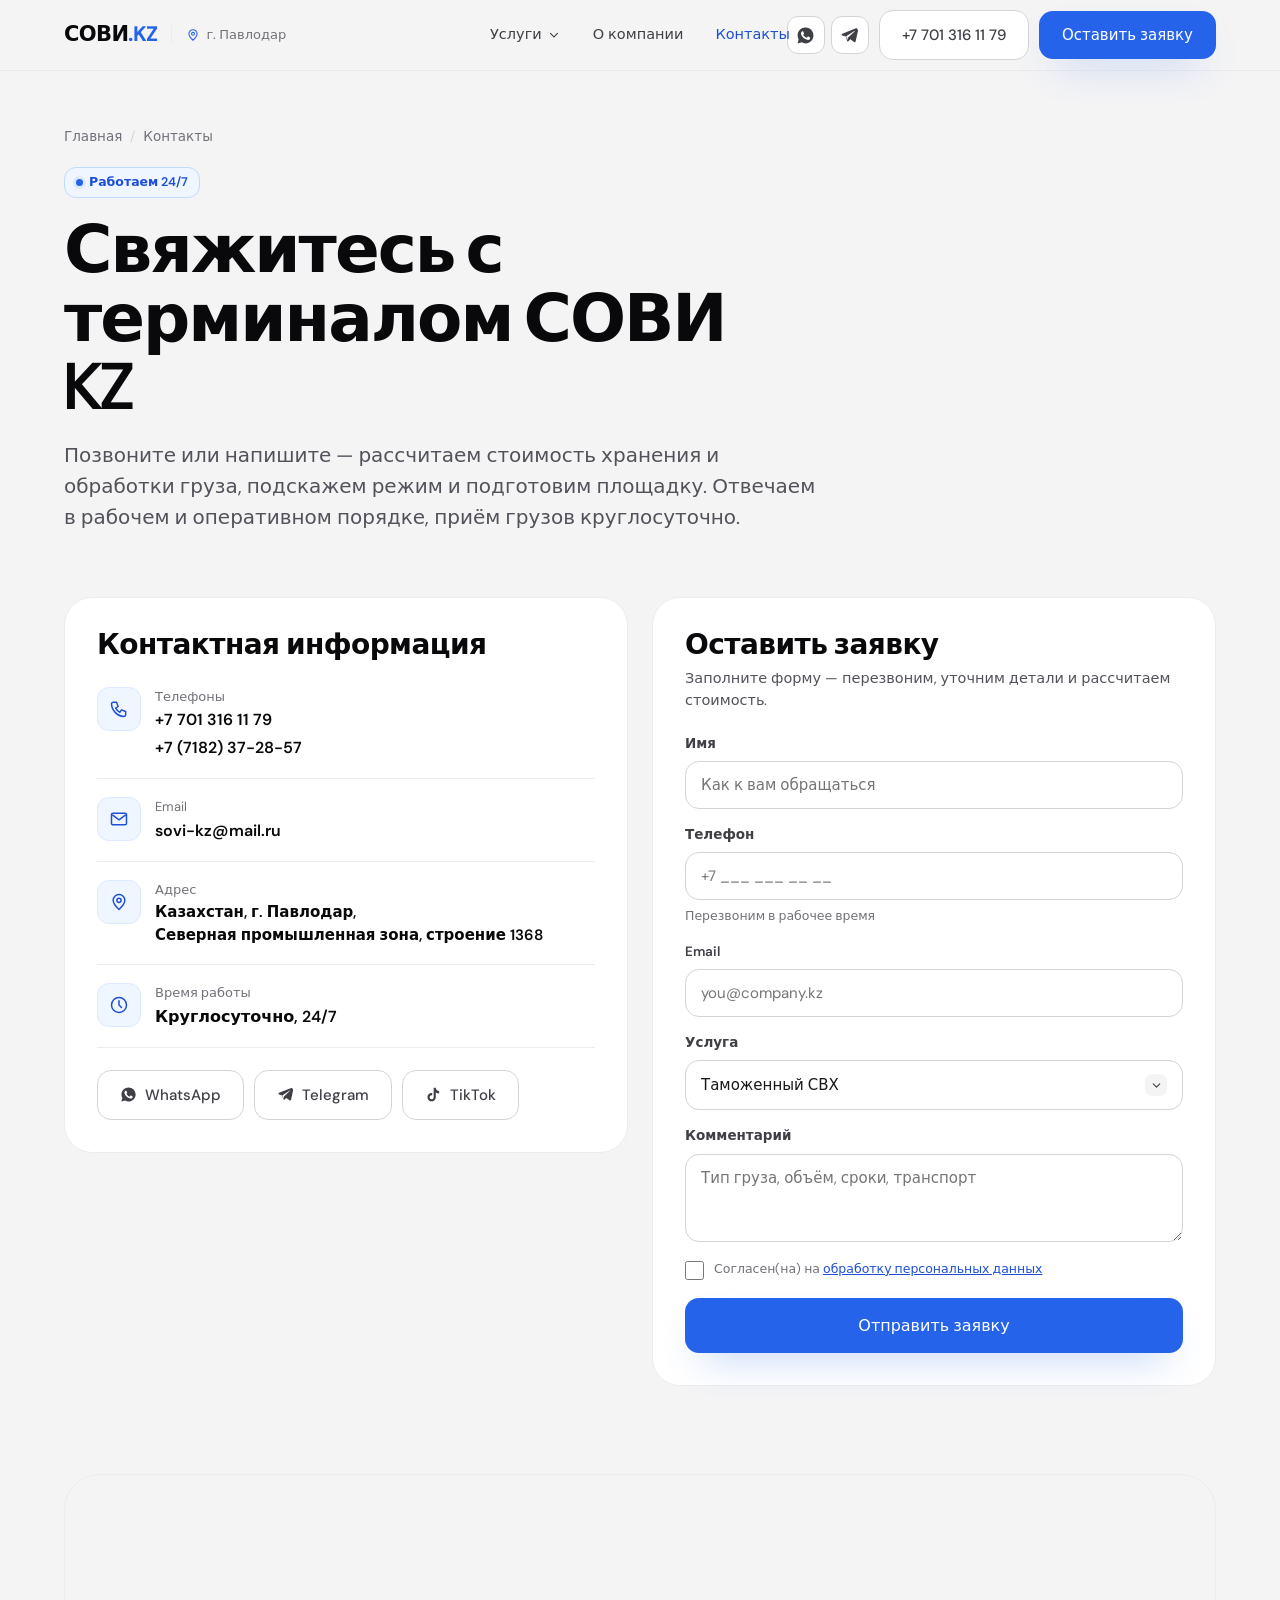
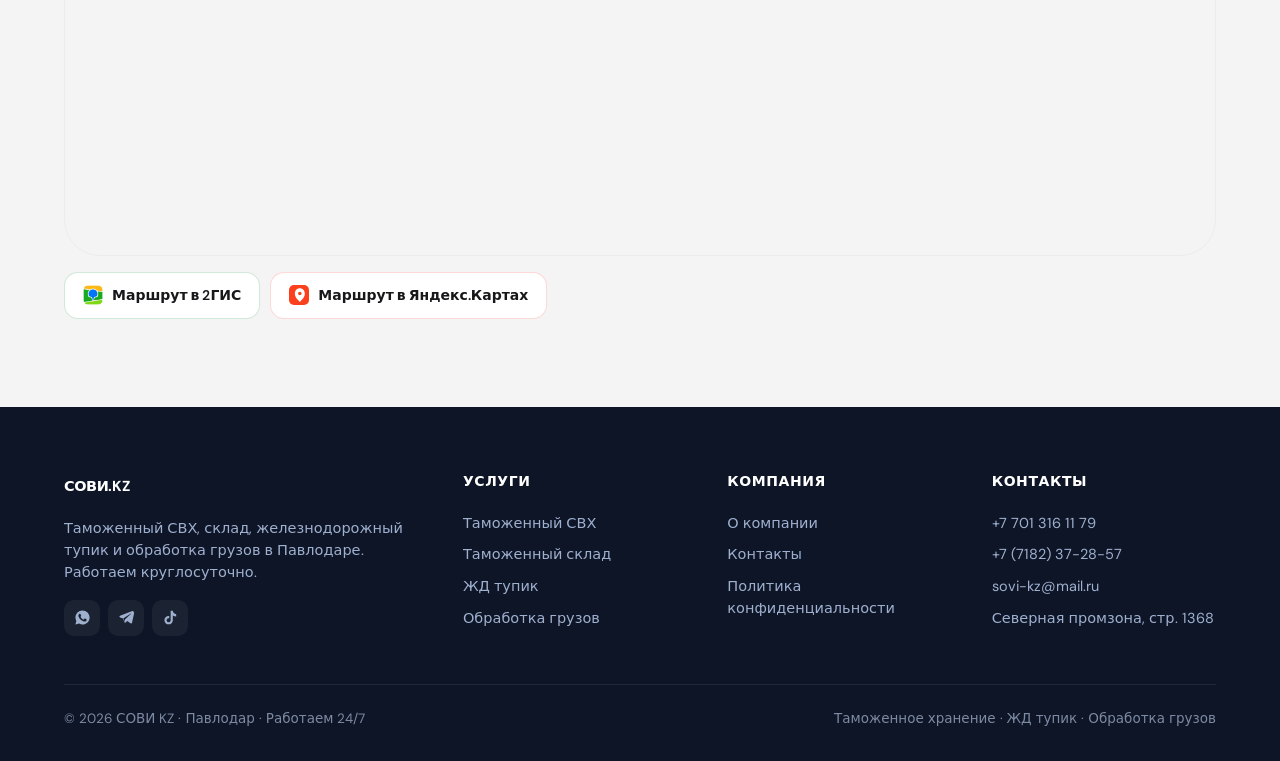
==== commit 8bc7cca2: "Tighten mobile UX, fix broken lightbox/logo bugs, add SEO+analytics - Reduced section spacing site-w" ====
--- a/kontakty.html
+++ b/kontakty.html
@@ -6,10 +6,31 @@
 <title>Контакты СОВИ KZ — таможенный терминал в Павлодаре</title>
 <meta name="description" content="Контакты СОВИ KZ: +7 701 316 11 79, +7 (7182) 37-28-57, sovi-kz@mail.ru. Адрес: Павлодар, Северная промышленная зона, строение 1368. Работаем 24/7. Оставьте заявку на СВХ, хранение или обработку груза.">
 <link rel="canonical" href="https://xn--b1amql.kz/kontakty">
+<meta property="og:title" content="Контакты СОВИ KZ — таможенный терминал в Павлодаре">
+<meta property="og:description" content="Контакты СОВИ KZ: +7 701 316 11 79, +7 (7182) 37-28-57, sovi-kz@mail.ru. Адрес: Павлодар, Северная промышленная зона, строение 1368. Работаем 24/7. Оставьте заявку на СВХ, хранение или обработку груза.">
+<meta property="og:type" content="website">
+<meta property="og:locale" content="ru_KZ">
+<meta property="og:url" content="https://xn--b1amql.kz/kontakty">
+<meta property="og:image" content="https://xn--b1amql.kz/assets/img/hero-terminal.webp">
+<meta name="twitter:card" content="summary_large_image">
 <link rel="preconnect" href="https://fonts.googleapis.com"><link rel="preconnect" href="https://fonts.gstatic.com" crossorigin>
 <link href="https://fonts.googleapis.com/css2?family=DM+Sans:opsz,wght@9..40,400;9..40,500;9..40,600;9..40,700&display=swap" rel="stylesheet">
 <link rel="stylesheet" href="assets/styles.css">
 <link rel="icon" href="data:image/svg+xml,%3Csvg xmlns='http://www.w3.org/2000/svg' viewBox='0 0 32 32'%3E%3Crect width='32' height='32' rx='8' fill='%232563eb'/%3E%3Cpath d='M8 20V13l8-4 8 4v7' stroke='white' stroke-width='2' fill='none' stroke-linejoin='round'/%3E%3Cpath d='M8 20h16' stroke='white' stroke-width='2'/%3E%3C/svg%3E">
+<!-- Yandex.Metrika counter -->
+<script type="text/javascript">
+    (function(m,e,t,r,i,k,a){
+        m[i]=m[i]||function(){(m[i].a=m[i].a||[]).push(arguments)};
+        m[i].l=1*new Date();
+        for (var j = 0; j < document.scripts.length; j++) {if (document.scripts[j].src === r) { return; }}
+        k=e.createElement(t),a=e.getElementsByTagName(t)[0],k.async=1,k.src=r,a.parentNode.insertBefore(k,a)
+    })(window, document,'script','https://mc.yandex.ru/metrika/tag.js?id=111553682', 'ym');
+
+    ym(111553682, 'init', {ssr:true, webvisor:true, clickmap:true, ecommerce:"dataLayer", referrer: document.referrer, url: location.href, accurateTrackBounce:true, trackLinks:true});
+</script>
+<noscript><div><img src="https://mc.yandex.ru/watch/111553682" style="position:absolute; left:-9999px;" alt="" /></div></noscript>
+<!-- /Yandex.Metrika counter -->
+<script type="application/ld+json">{"@context": "https://schema.org", "@type": "BreadcrumbList", "itemListElement": [{"@type": "ListItem", "position": 1, "name": "Главная", "item": "https://xn--b1amql.kz/"}, {"@type": "ListItem", "position": 2, "name": "Контакты", "item": "https://xn--b1amql.kz/kontakty"}]}</script>
 </head>
 <body>
 <header class="nav">
@@ -70,9 +91,9 @@
           <div class="contact-item"><span class="ci"><svg viewBox="0 0 24 24" fill="none"><path d="M12 21s7-6.3 7-11a7 7 0 10-14 0c0 4.7 7 11 7 11z" stroke="currentColor" stroke-width="1.8" stroke-linejoin="round"/><circle cx="12" cy="10" r="2.5" stroke="currentColor" stroke-width="1.8"/></svg></span><div><div class="k">Адрес</div><div class="v" style="font-size:15px">Казахстан, г. Павлодар,<br>Северная промышленная зона, строение 1368</div></div></div>
           <div class="contact-item"><span class="ci"><svg viewBox="0 0 24 24" fill="none"><circle cx="12" cy="12" r="9" stroke="currentColor" stroke-width="1.8"/><path d="M12 7v5l3 3" stroke="currentColor" stroke-width="1.8" stroke-linecap="round"/></svg></span><div><div class="k">Время работы</div><div class="v">Круглосуточно, 24/7</div></div></div>
           <div style="display:flex;gap:10px;margin-top:22px;flex-wrap:wrap">
-            <a href="https://wa.me/77013161179" class="btn btn-ghost">WhatsApp</a>
-            <a href="https://t.me/sovi_kz_pvl" class="btn btn-ghost">Telegram</a>
-            <a href="https://www.tiktok.com/@sovi_kz_pvl" class="btn btn-ghost">TikTok</a>
+            <a href="https://wa.me/77013161179" class="btn btn-ghost" target="_blank" rel="noopener"><svg viewBox="0 0 24 24" fill="currentColor" width="17" height="17"><path d="M12.04 2c-5.52 0-10 4.48-10 10 0 1.77.46 3.45 1.27 4.9L2 22l5.25-1.38A9.96 9.96 0 0012.04 22c5.52 0 10-4.48 10-10s-4.48-10-10-10zm5.72 14.2c-.24.68-1.4 1.32-1.94 1.4-.5.08-1.12.11-1.8-.11-.42-.13-.96-.31-1.65-.6-2.9-1.25-4.8-4.16-4.94-4.36-.14-.2-1.18-1.57-1.18-3 0-1.42.75-2.12 1.02-2.41.27-.29.58-.36.78-.36h.55c.18 0 .42-.03.65.5.24.55.8 1.9.87 2.04.07.14.12.3.02.49-.1.19-.15.3-.29.46-.14.16-.3.36-.43.48-.14.14-.29.29-.13.57.17.28.75 1.24 1.62 2.01 1.11.99 2.05 1.3 2.33 1.44.28.14.44.12.6-.07.17-.19.71-.83.9-1.12.19-.28.38-.24.63-.14.26.1 1.63.77 1.91.91.28.14.47.21.53.33.07.12.07.68-.17 1.36z"/></svg>WhatsApp</a>
+            <a href="https://t.me/sovi_kz_pvl" class="btn btn-ghost" target="_blank" rel="noopener"><svg viewBox="0 0 24 24" fill="currentColor" width="17" height="17"><path d="M21.9 4.3c.3-1.1-.7-1.9-1.7-1.5L2.9 9.7c-1.1.4-1.1 1.9 0 2.3l4.4 1.4 1.7 5.4c.2.7 1.1.9 1.6.4l2.5-2.4 4.6 3.4c.8.6 1.9.2 2.1-.8l3.1-14.1zM7.8 12.9l10.4-6.5c.3-.2.6.1.3.4l-8.7 8-.3 3.4-1.7-5.3z"/></svg>Telegram</a>
+            <a href="https://www.tiktok.com/@sovi_kz_pvl" class="btn btn-ghost" target="_blank" rel="noopener"><svg viewBox="0 0 24 24" fill="currentColor" width="17" height="17"><path d="M16.6 5.82c-.86-.85-1.34-2-1.34-3.2h-3.02v13.35c0 1.6-1.3 2.9-2.9 2.9a2.9 2.9 0 01-2.9-2.9 2.9 2.9 0 012.9-2.9c.3 0 .58.05.85.13V9.9a6.02 6.02 0 00-.85-.06 5.92 5.92 0 100 11.84 5.92 5.92 0 005.92-5.92V9.01a8.2 8.2 0 004.75 1.52V7.51a4.85 4.85 0 01-3.41-1.69z"/></svg>TikTok</a>
           </div>
         </div>
       </div>
@@ -137,6 +158,7 @@
         <div style="display:flex;gap:8px;margin-top:16px">
           <a href="https://wa.me/77013161179" target="_blank" rel="noopener" aria-label="WhatsApp" style="width:36px;height:36px;border-radius:10px;background:rgba(255,255,255,.06);display:grid;place-items:center;color:#9fb0cf"><svg viewBox="0 0 24 24" fill="currentColor" width="17" height="17"><path d="M12.04 2c-5.52 0-10 4.48-10 10 0 1.77.46 3.45 1.27 4.9L2 22l5.25-1.38A9.96 9.96 0 0012.04 22c5.52 0 10-4.48 10-10s-4.48-10-10-10zm5.72 14.2c-.24.68-1.4 1.32-1.94 1.4-.5.08-1.12.11-1.8-.11-.42-.13-.96-.31-1.65-.6-2.9-1.25-4.8-4.16-4.94-4.36-.14-.2-1.18-1.57-1.18-3 0-1.42.75-2.12 1.02-2.41.27-.29.58-.36.78-.36h.55c.18 0 .42-.03.65.5.24.55.8 1.9.87 2.04.07.14.12.3.02.49-.1.19-.15.3-.29.46-.14.16-.3.36-.43.48-.14.14-.29.29-.13.57.17.28.75 1.24 1.62 2.01 1.11.99 2.05 1.3 2.33 1.44.28.14.44.12.6-.07.17-.19.71-.83.9-1.12.19-.28.38-.24.63-.14.26.1 1.63.77 1.91.91.28.14.47.21.53.33.07.12.07.68-.17 1.36z"/></svg></a>
           <a href="https://t.me/sovi_kz_pvl" target="_blank" rel="noopener" aria-label="Telegram" style="width:36px;height:36px;border-radius:10px;background:rgba(255,255,255,.06);display:grid;place-items:center;color:#9fb0cf"><svg viewBox="0 0 24 24" fill="currentColor" width="17" height="17"><path d="M21.9 4.3c.3-1.1-.7-1.9-1.7-1.5L2.9 9.7c-1.1.4-1.1 1.9 0 2.3l4.4 1.4 1.7 5.4c.2.7 1.1.9 1.6.4l2.5-2.4 4.6 3.4c.8.6 1.9.2 2.1-.8l3.1-14.1zM7.8 12.9l10.4-6.5c.3-.2.6.1.3.4l-8.7 8-.3 3.4-1.7-5.3z"/></svg></a>
+          <a href="https://www.tiktok.com/@sovi_kz_pvl" target="_blank" rel="noopener" aria-label="TikTok" style="width:36px;height:36px;border-radius:10px;background:rgba(255,255,255,.06);display:grid;place-items:center;color:#9fb0cf"><svg viewBox="0 0 24 24" fill="currentColor" width="17" height="17"><path d="M16.6 5.82c-.86-.85-1.34-2-1.34-3.2h-3.02v13.35c0 1.6-1.3 2.9-2.9 2.9a2.9 2.9 0 01-2.9-2.9 2.9 2.9 0 012.9-2.9c.3 0 .58.05.85.13V9.9a6.02 6.02 0 00-.85-.06 5.92 5.92 0 100 11.84 5.92 5.92 0 005.92-5.92V9.01a8.2 8.2 0 004.75 1.52V7.51a4.85 4.85 0 01-3.41-1.69z"/></svg></a>
         </div>
       </div>
       <div><h4>Услуги</h4><a href="svh.html">Таможенный СВХ</a><a href="tamozhennyy-sklad.html">Таможенный склад</a><a href="zhd-tupik.html">ЖД тупик</a><a href="obrabotka-gruzov.html">Обработка грузов</a></div>
--- a/assets/styles.css
+++ b/assets/styles.css
@@ -15,7 +15,7 @@
   --border:1px solid var(--cloud);
   --shadow-md:0 4px 24px -8px rgba(9,18,40,.10);
   --shadow-blue:0 18px 40px -18px rgba(37,99,235,.45);
-  --maxw:1200px; --gap:120px;
+  --maxw:1200px; --gap:88px;
   --font:'DM Sans',ui-sans-serif,system-ui,-apple-system,"Segoe UI",Roboto,sans-serif;
 }
 *{box-sizing:border-box;margin:0;padding:0}
@@ -29,7 +29,7 @@
 svg{display:block}
 .wrap{max-width:var(--maxw);margin:0 auto;padding:0 24px}
 section{padding:var(--gap) 0}
-@media(max-width:768px){section{padding:72px 0}:root{--gap:72px}}
+@media(max-width:768px){section{padding:56px 0}:root{--gap:56px}}
 
 /* ---- Typography ---- */
 h1,h2,h3{font-weight:600;letter-spacing:-.02em;color:var(--obsidian);line-height:1.1}
@@ -532,16 +532,18 @@
 @media(max-width:900px){
   .hero{padding:32px 0 8px}
   .hero-grid{text-align:center}
+  .hero-grid>div{display:flex;flex-direction:column;align-items:center}
+  .hero-grid>div>*{max-width:100%}
+  .hero-grid .hero-photo{width:100%}
   .hero-badges{justify-content:center}
-  .hero-stats{justify-content:center;text-align:left;gap:0;display:grid;grid-template-columns:repeat(3,1fr);
-    row-gap:18px;column-gap:8px;padding-top:24px;margin-top:24px}
+  .hero-stats{justify-content:center;text-align:center;gap:0;display:grid;grid-template-columns:repeat(3,1fr);
+    row-gap:18px;column-gap:8px;padding-top:24px;margin-top:24px;width:100%}
   .stat{min-width:0}
   .stat .num{font-size:clamp(22px,6vw,28px)}
   .stat .lbl{font-size:12px;line-height:1.3}
-  .hero-grid>div:last-child>*{text-align:left}
   .hero-grid .lead{margin-left:auto;margin-right:auto;text-align:center}
   .hero-grid form.capture{margin-left:auto;margin-right:auto}
-  .hero-grid>div:last-child>div[style*="display:flex"]{justify-content:center}
+  .hero-grid div[style*="display:flex"]{justify-content:center}
 }
 @media(max-width:480px){
   .hero-stats{grid-template-columns:1fr 1fr;row-gap:20px}
@@ -567,12 +569,18 @@
   .cta-actions .btn{width:100%;justify-content:center}
 }
 
-/* -- process accordion: per-card image on mobile instead of shared side visual -- */
+/* -- process accordion: per-card image on mobile, only visible when expanded -- */
 .acc-card-img{display:none}
 @media(max-width:900px){
   .proc-grid .proc-visual{display:none}
-  .acc-card-img{display:block;margin:0 22px 20px;border-radius:16px;overflow:hidden;aspect-ratio:16/10}
-  .acc-card-img img{width:100%;height:100%;object-fit:cover;display:block}
+  .acc-card-img{display:block;height:0;margin:0 22px;border-radius:16px;overflow:hidden;
+    opacity:0;transition:height .3s cubic-bezier(.16,1,.3,1),opacity .25s ease,margin .3s ease}
+  .acc-item.open .acc-card-img{height:180px;margin:0 22px 20px;opacity:1}
+  .acc-card-img img{width:100%;height:180px;object-fit:cover;display:block}
+}
+@media(max-width:480px){
+  .acc-item.open .acc-card-img{height:150px}
+  .acc-card-img img{height:150px}
 }
 
 /* -- testimonial infinite carousel (mobile) -- */
@@ -590,7 +598,7 @@
 @media(max-width:768px){.tcard-clone{display:block}}
 
 /* -- wordmark logo (no badge icon) -- */
-.logo{font-weight:800;font-size:21px;letter-spacing:-.03em}
+.logo{font-weight:800;font-size:21px;letter-spacing:-.03em;display:inline-flex;gap:0}
 .logo-mark{display:none}
 
 /* -- route buttons: real 2GIS / Yandex marks -- */
@@ -599,16 +607,17 @@
 .route-btn.rb-yandex{border-color:#ff333330}
 
 /* -- gallery (о компании) -- */
-.gallery-strip{display:grid;grid-template-columns:repeat(6,1fr);gap:12px}
-@media(max-width:900px){.gallery-strip{grid-template-columns:repeat(3,1fr)}}
-@media(max-width:560px){.gallery-strip{grid-template-columns:repeat(2,1fr)}}
-.gallery-item{position:relative;border-radius:16px;overflow:hidden;aspect-ratio:4/3;cursor:pointer;border:1px solid var(--cloud)}
+.gallery-strip{display:grid;grid-template-columns:repeat(3,1fr);gap:18px}
+@media(max-width:860px){.gallery-strip{grid-template-columns:repeat(2,1fr)}}
+@media(max-width:520px){.gallery-strip{grid-template-columns:1fr}}
+.gallery-item{position:relative;border-radius:20px;overflow:hidden;aspect-ratio:4/3;cursor:pointer;border:1px solid var(--cloud);box-shadow:var(--shadow-md)}
 .gallery-item img{width:100%;height:100%;object-fit:cover;transition:transform .35s cubic-bezier(.16,1,.3,1)}
-.gallery-item:hover img{transform:scale(1.08)}
-.gallery-item .gi-zoom{position:absolute;top:8px;right:8px;width:28px;height:28px;border-radius:8px;
-  background:rgba(9,13,24,.55);backdrop-filter:blur(4px);display:grid;place-items:center;color:#fff;opacity:0;transition:.2s}
+.gallery-item:hover img{transform:scale(1.06)}
+.gallery-item .gi-zoom{position:absolute;top:12px;right:12px;width:38px;height:38px;border-radius:10px;
+  background:rgba(9,13,24,.6);backdrop-filter:blur(4px);display:grid;place-items:center;color:#fff;opacity:0;transition:.2s}
 .gallery-item:hover .gi-zoom{opacity:1}
-.gallery-item .gi-zoom svg{width:14px;height:14px}
+.gallery-item .gi-zoom svg{width:18px;height:18px}
+@media(max-width:860px){.gallery-item .gi-zoom{opacity:.85}}
 .gallery-caption{font-size:13px;color:var(--fog);margin-top:14px;text-align:center}
 
 /* lightbox */
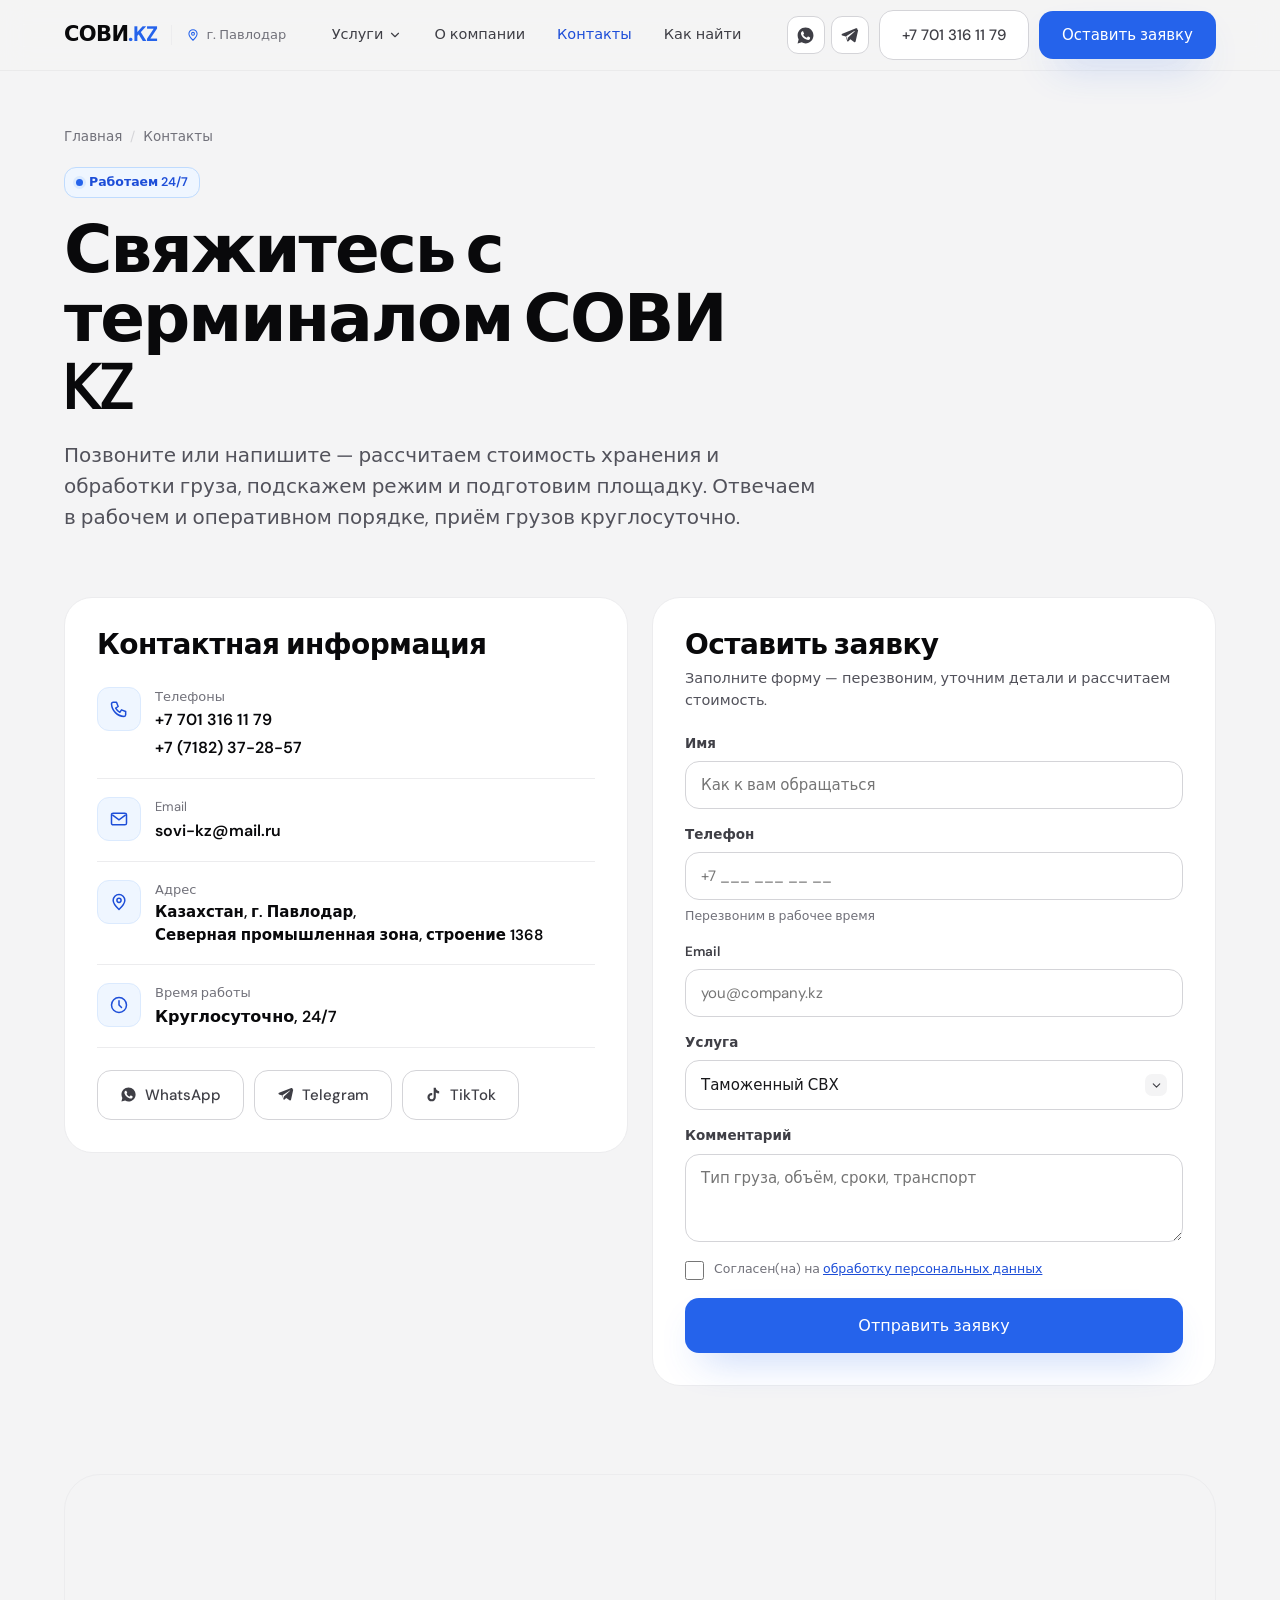
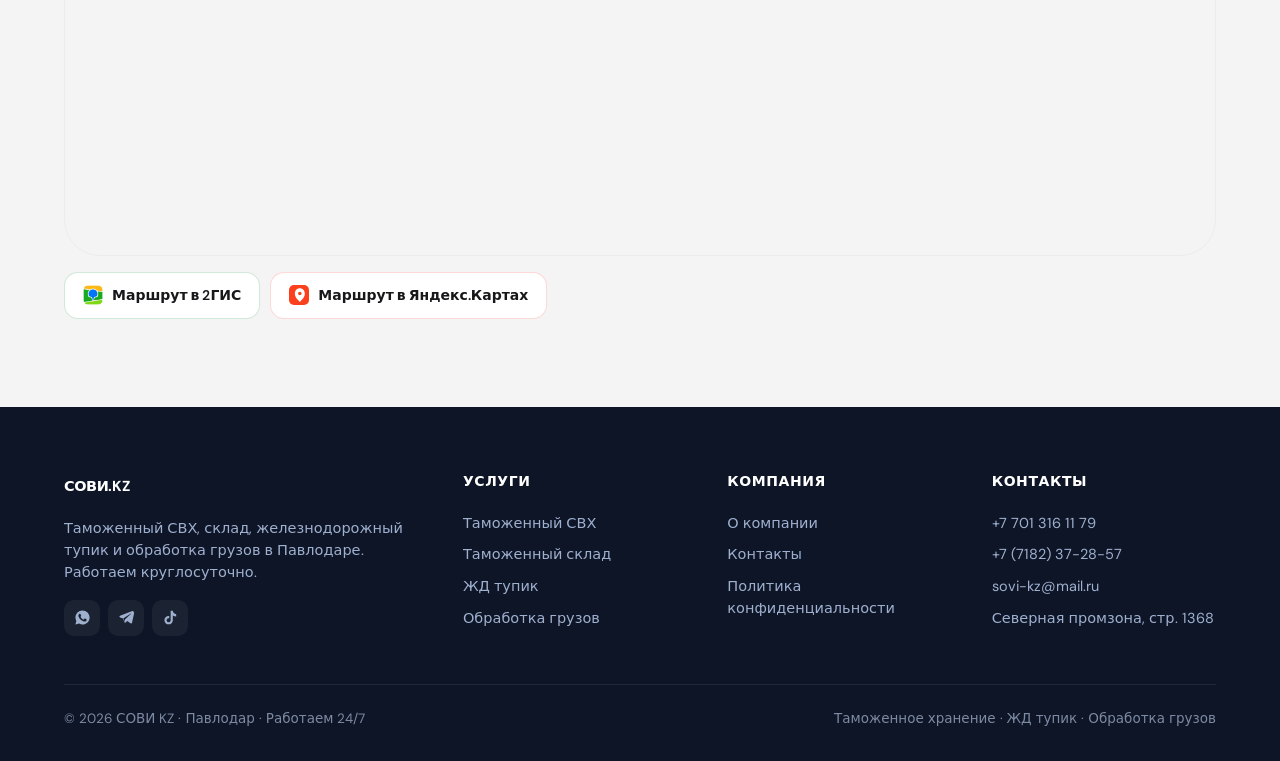
==== commit 3166afd8: "Center nav within the actual logo/CTA gap, add "Как найти" link The header nav was centered against " ====
--- a/kontakty.html
+++ b/kontakty.html
@@ -55,6 +55,7 @@
       </div>
       <a href="o-kompanii.html">О компании</a>
       <a href="kontakty.html" class="active">Контакты</a>
+      <a href="index.html#karta">Как найти</a>
     <div class="nav-mobile-extra"><span class="nme-city"><svg viewBox="0 0 24 24" fill="none"><path d="M12 21s7-6.3 7-11a7 7 0 10-14 0c0 4.7 7 11 7 11z" stroke="currentColor" stroke-width="1.8" stroke-linejoin="round"/><circle cx="12" cy="10" r="2.5" stroke="currentColor" stroke-width="1.8"/></svg><span>г. Павлодар</span></span><a href="tel:+77013161179" class="nme-phone"><svg viewBox="0 0 24 24" fill="none"><path d="M5 4h4l2 5-3 2a12 12 0 005 5l2-3 5 2v4a2 2 0 01-2 2A16 16 0 013 6a2 2 0 012-2z" stroke="currentColor" stroke-width="1.8" stroke-linejoin="round"/></svg><span>+7 701 316 11 79</span></a><div class="nme-msg"><a href="https://wa.me/77013161179" class="msg-ico" aria-label="WhatsApp" target="_blank" rel="noopener"><svg viewBox="0 0 24 24" fill="currentColor"><path d="M12.04 2c-5.52 0-10 4.48-10 10 0 1.77.46 3.45 1.27 4.9L2 22l5.25-1.38A9.96 9.96 0 0012.04 22c5.52 0 10-4.48 10-10s-4.48-10-10-10zm5.72 14.2c-.24.68-1.4 1.32-1.94 1.4-.5.08-1.12.11-1.8-.11-.42-.13-.96-.31-1.65-.6-2.9-1.25-4.8-4.16-4.94-4.36-.14-.2-1.18-1.57-1.18-3 0-1.42.75-2.12 1.02-2.41.27-.29.58-.36.78-.36h.55c.18 0 .42-.03.65.5.24.55.8 1.9.87 2.04.07.14.12.3.02.49-.1.19-.15.3-.29.46-.14.16-.3.36-.43.48-.14.14-.29.29-.13.57.17.28.75 1.24 1.62 2.01 1.11.99 2.05 1.3 2.33 1.44.28.14.44.12.6-.07.17-.19.71-.83.9-1.12.19-.28.38-.24.63-.14.26.1 1.63.77 1.91.91.28.14.47.21.53.33.07.12.07.68-.17 1.36z"/></svg></a><a href="https://t.me/sovi_kz_pvl" class="msg-ico" aria-label="Telegram" target="_blank" rel="noopener"><svg viewBox="0 0 24 24" fill="currentColor"><path d="M21.9 4.3c.3-1.1-.7-1.9-1.7-1.5L2.9 9.7c-1.1.4-1.1 1.9 0 2.3l4.4 1.4 1.7 5.4c.2.7 1.1.9 1.6.4l2.5-2.4 4.6 3.4c.8.6 1.9.2 2.1-.8l3.1-14.1zM7.8 12.9l10.4-6.5c.3-.2.6.1.3.4l-8.7 8-.3 3.4-1.7-5.3z"/></svg></a></div><button type="button" class="btn btn-primary" data-modal-open>Оставить заявку</button></div></nav>
     <div class="nav-right"><div class="msg-icons">
       <a href="https://wa.me/77013161179" class="msg-ico" aria-label="Написать в WhatsApp" target="_blank" rel="noopener"><svg viewBox="0 0 24 24" fill="currentColor"><path d="M12.04 2c-5.52 0-10 4.48-10 10 0 1.77.46 3.45 1.27 4.9L2 22l5.25-1.38A9.96 9.96 0 0012.04 22c5.52 0 10-4.48 10-10s-4.48-10-10-10zm5.72 14.2c-.24.68-1.4 1.32-1.94 1.4-.5.08-1.12.11-1.8-.11-.42-.13-.96-.31-1.65-.6-2.9-1.25-4.8-4.16-4.94-4.36-.14-.2-1.18-1.57-1.18-3 0-1.42.75-2.12 1.02-2.41.27-.29.58-.36.78-.36h.55c.18 0 .42-.03.65.5.24.55.8 1.9.87 2.04.07.14.12.3.02.49-.1.19-.15.3-.29.46-.14.16-.3.36-.43.48-.14.14-.29.29-.13.57.17.28.75 1.24 1.62 2.01 1.11.99 2.05 1.3 2.33 1.44.28.14.44.12.6-.07.17-.19.71-.83.9-1.12.19-.28.38-.24.63-.14.26.1 1.63.77 1.91.91.28.14.47.21.53.33.07.12.07.68-.17 1.36z"/></svg></a>
--- a/assets/styles.css
+++ b/assets/styles.css
@@ -81,7 +81,7 @@
   padding-left:14px;border-left:1px solid var(--cloud);white-space:nowrap}
 .nav-city svg{width:14px;height:14px;flex:none;color:var(--blue-600)}
 @media(max-width:760px){.nav-city{display:none}}
-.nav-links{display:flex;gap:4px;position:absolute;left:50%;top:50%;transform:translate(-50%,-50%)}
+.nav-links{display:flex;gap:4px;flex:1 1 auto;justify-content:center;min-width:0}
 .nav-right{display:flex;align-items:center;gap:10px;flex:none}
 .nav-links a{font-size:14.5px;color:var(--iron);padding:9px 14px;border-radius:10px;font-weight:500;transition:.15s;position:relative}
 .nav-links a:hover{color:var(--obsidian);background:rgba(0,0,0,.04)}
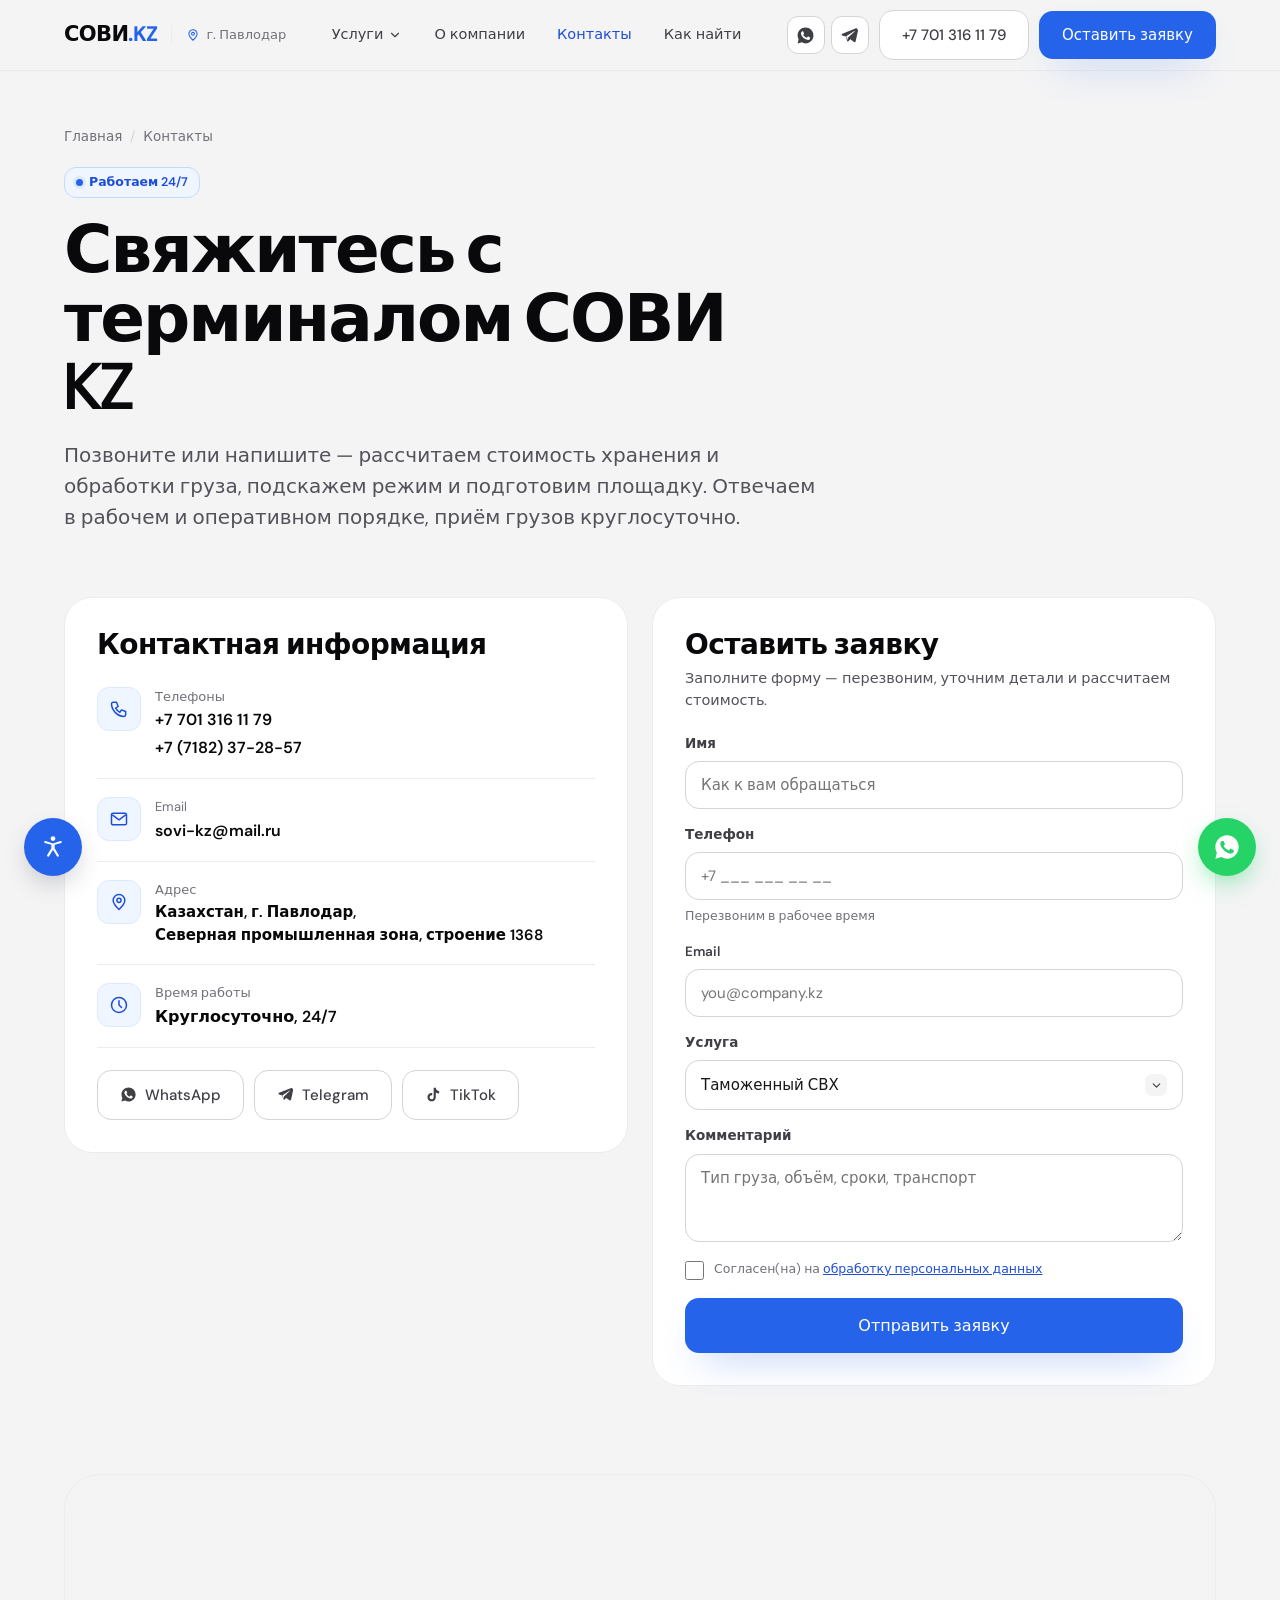
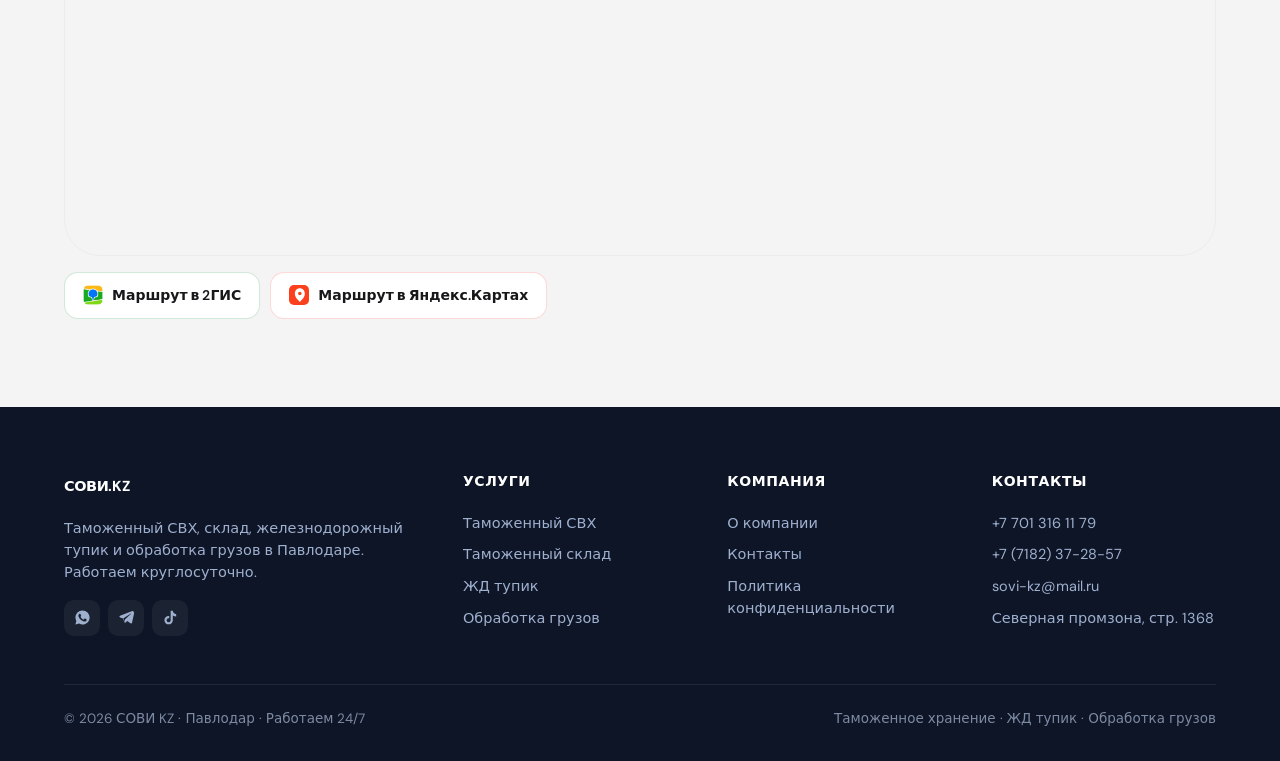
==== commit 39c88304: "Add floating WhatsApp and accessibility buttons site-wide WhatsApp: fixed bottom-right circular butt" ====
--- a/kontakty.html
+++ b/kontakty.html
@@ -11,12 +11,14 @@
 <meta property="og:type" content="website">
 <meta property="og:locale" content="ru_KZ">
 <meta property="og:url" content="https://xn--b1amql.kz/kontakty">
-<meta property="og:image" content="https://xn--b1amql.kz/assets/img/hero-terminal.webp">
+<meta property="og:image" content="https://xn--b1amql.kz/assets/img/og-share.jpg">
+<meta property="og:image:width" content="1200">
+<meta property="og:image:height" content="630">
 <meta name="twitter:card" content="summary_large_image">
 <link rel="preconnect" href="https://fonts.googleapis.com"><link rel="preconnect" href="https://fonts.gstatic.com" crossorigin>
 <link href="https://fonts.googleapis.com/css2?family=DM+Sans:opsz,wght@9..40,400;9..40,500;9..40,600;9..40,700&display=swap" rel="stylesheet">
 <link rel="stylesheet" href="assets/styles.css">
-<link rel="icon" href="data:image/svg+xml,%3Csvg xmlns='http://www.w3.org/2000/svg' viewBox='0 0 32 32'%3E%3Crect width='32' height='32' rx='8' fill='%232563eb'/%3E%3Cpath d='M8 20V13l8-4 8 4v7' stroke='white' stroke-width='2' fill='none' stroke-linejoin='round'/%3E%3Cpath d='M8 20h16' stroke='white' stroke-width='2'/%3E%3C/svg%3E">
+<link rel="icon" href="data:image/svg+xml,%3Csvg xmlns='http://www.w3.org/2000/svg' viewBox='0 0 32 32'%3E%3Crect width='32' height='32' rx='8' fill='%2309090b'/%3E%3Ctext x='11' y='23' font-family='Arial,Helvetica,sans-serif' font-size='19' font-weight='800' fill='%23ffffff'%3EC%3C/text%3E%3Crect x='19' y='18' width='10' height='10' rx='3' fill='%232563eb'/%3E%3C/svg%3E">
 <!-- Yandex.Metrika counter -->
 <script type="text/javascript">
     (function(m,e,t,r,i,k,a){
@@ -208,6 +210,53 @@
   </div>
 </div>
 
+<!-- FLOATING ACTIONS -->
+<a href="https://wa.me/77013161179" target="_blank" rel="noopener" class="fab fab-wa" aria-label="Написать в WhatsApp">
+  <span class="fab-ico"><svg viewBox="0 0 24 24" fill="currentColor"><path d="M12.04 2c-5.52 0-10 4.48-10 10 0 1.77.46 3.45 1.27 4.9L2 22l5.25-1.38A9.96 9.96 0 0012.04 22c5.52 0 10-4.48 10-10s-4.48-10-10-10zm5.72 14.2c-.24.68-1.4 1.32-1.94 1.4-.5.08-1.12.11-1.8-.11-.42-.13-.96-.31-1.65-.6-2.9-1.25-4.8-4.16-4.94-4.36-.14-.2-1.18-1.57-1.18-3 0-1.42.75-2.12 1.02-2.41.27-.29.58-.36.78-.36h.55c.18 0 .42-.03.65.5.24.55.8 1.9.87 2.04.07.14.12.3.02.49-.1.19-.15.3-.29.46-.14.16-.3.36-.43.48-.14.14-.29.29-.13.57.17.28.75 1.24 1.62 2.01 1.11.99 2.05 1.3 2.33 1.44.28.14.44.12.6-.07.17-.19.71-.83.9-1.12.19-.28.38-.24.63-.14.26.1 1.63.77 1.91.91.28.14.47.21.53.33.07.12.07.68-.17 1.36z"/></svg></span>
+  <span class="fab-label">WhatsApp</span>
+</a>
+
+<button type="button" class="fab fab-a11y" id="a11yToggle" aria-label="Специальные возможности" aria-expanded="false">
+  <svg viewBox="0 0 24 24" fill="currentColor"><circle cx="12" cy="4.2" r="2.2"/><path d="M4.5 8.3c-.5-.16-.78-.7-.62-1.2.16-.5.7-.78 1.2-.62L12 8.7l6.92-2.22c.5-.16 1.04.12 1.2.62.16.5-.12 1.04-.62 1.2L13.5 10v3.1l3.86 6.4c.28.46.13 1.06-.33 1.34-.46.28-1.06.13-1.34-.33L12 14.6l-3.69 5.9c-.28.46-.88.61-1.34.33-.46-.28-.6-.88-.33-1.34l3.86-6.4V10L4.5 8.3z"/></svg>
+</button>
+
+<div class="a11y-panel" id="a11yPanel" hidden>
+  <div class="a11y-head">
+    <h3>Специальные возможности</h3>
+    <button type="button" class="a11y-close" id="a11yClose" aria-label="Закрыть">&times;</button>
+  </div>
+  <p class="a11y-desc">Настройте отображение сайта под себя. Выбор сохраняется на этом устройстве.</p>
+
+  <div class="a11y-group">
+    <div class="a11y-label">Размер текста</div>
+    <div class="a11y-row" data-group="size">
+      <button type="button" data-size="0" style="font-size:14px">A</button>
+      <button type="button" data-size="1" style="font-size:16px">A</button>
+      <button type="button" data-size="2" style="font-size:18px">A</button>
+      <button type="button" data-size="3" style="font-size:20px">A</button>
+    </div>
+  </div>
+
+  <div class="a11y-group">
+    <div class="a11y-label">Контраст</div>
+    <div class="a11y-row" data-group="contrast">
+      <button type="button" data-contrast="default">Обычный</button>
+      <button type="button" data-contrast="high">Высокий</button>
+      <button type="button" data-contrast="bw">Ч/Б</button>
+    </div>
+  </div>
+
+  <div class="a11y-group">
+    <div class="a11y-label">Помощь при чтении</div>
+    <button type="button" class="a11y-switch" data-toggle="font">Читаемый шрифт<span class="a11y-state">Выкл</span></button>
+    <button type="button" class="a11y-switch" data-toggle="links">Выделить ссылки<span class="a11y-state">Выкл</span></button>
+    <button type="button" class="a11y-switch" data-toggle="cursor">Крупный курсор<span class="a11y-state">Выкл</span></button>
+    <button type="button" class="a11y-switch" data-toggle="motion">Без анимации<span class="a11y-state">Выкл</span></button>
+  </div>
+
+  <button type="button" class="a11y-reset" id="a11yReset">Сбросить всё</button>
+</div>
+
 <script src="assets/app.js"></script>
 </body>
 </html>
--- a/assets/styles.css
+++ b/assets/styles.css
@@ -28,6 +28,7 @@
 a{color:inherit;text-decoration:none}
 svg{display:block}
 .wrap{max-width:var(--maxw);margin:0 auto;padding:0 24px}
+@media(max-width:600px){.wrap{padding:0 16px}}
 section{padding:var(--gap) 0}
 @media(max-width:768px){section{padding:56px 0}:root{--gap:56px}}
 
@@ -290,10 +291,15 @@
 .grey-word{color:var(--ash)}
 
 /* hero capture card */
+.capture-label{display:none}
 .capture{display:flex;gap:8px;background:var(--snow);border:1px solid var(--mist);border-radius:var(--r-pill);padding:7px 7px 7px 20px;box-shadow:var(--shadow-md);max-width:440px}
 .capture input{flex:1;border:0;outline:none;font-family:var(--font);font-size:15px;background:transparent;color:var(--graphite);min-width:0}
 .capture .btn{border-radius:var(--r-pill);white-space:nowrap}
-@media(max-width:520px){.capture{flex-direction:column;border-radius:20px;padding:14px}.capture input{padding:6px 4px}.capture .btn{justify-content:center}}
+@media(max-width:900px){
+  .capture-label{display:block;font-size:13px;font-weight:600;color:var(--iron);margin-bottom:10px;width:100%}
+  .capture{width:100%;max-width:100%}
+}
+@media(max-width:520px){.capture{flex-direction:column;border-radius:20px;padding:14px}.capture input{padding:10px 6px;font-size:16px}.capture .btn{justify-content:center;padding:14px}}
 
 /* hero photo composition */
 .hero-photo{position:relative;border-radius:var(--r-lg);overflow:hidden;aspect-ratio:5/6;border:1px solid var(--cloud)}
@@ -303,6 +309,7 @@
   border:1px solid rgba(255,255,255,.22);box-shadow:inset 0 1px 0 rgba(255,255,255,.25);border-radius:20px;padding:16px 18px;color:#fff;display:flex;align-items:center;gap:14px}
 .glass-card .gi{width:44px;height:44px;flex:none;border-radius:12px;background:rgba(37,99,235,.9);display:grid;place-items:center}
 .glass-card .gi svg{width:22px;height:22px;color:#fff}
+.glass-card .gk,.glass-card .gv{text-align:left}
 .glass-card .gk{font-size:12.5px;color:rgba(255,255,255,.8)}
 .glass-card .gv{font-size:16px;font-weight:600}
 .pulse-dot{width:9px;height:9px;border-radius:50%;background:#4ade80;box-shadow:0 0 0 0 rgba(74,222,128,.6);animation:pulse 2s infinite}
@@ -387,7 +394,7 @@
 @media(max-width:940px){
   .drop-panel{position:static;transform:none;width:auto;max-width:none;box-shadow:none;border:0;
     background:none;padding:4px 0 4px 10px;opacity:1;pointer-events:auto;display:none;margin-top:2px}
-  .has-drop.open .drop-panel{display:block}
+  .has-drop.open .drop-panel{display:block;transform:none}
   .drop-grid{grid-template-columns:1fr}
   .drop-item{padding:10px 8px}
 }
@@ -528,22 +535,26 @@
   .nav-mobile-extra .nme-city svg{width:14px;height:14px;color:var(--blue-600)}
 }
 
-/* -- hero: mobile-centered, cleaner stat grid -- */
+/* -- hero: mobile-centered, cleaner stat grid, reordered via flattened flex (homepage only) -- */
 @media(max-width:900px){
   .hero{padding:32px 0 8px}
-  .hero-grid{text-align:center}
-  .hero-grid>div{display:flex;flex-direction:column;align-items:center}
-  .hero-grid>div>*{max-width:100%}
-  .hero-grid .hero-photo{width:100%}
-  .hero-badges{justify-content:center}
+  .hero .hero-grid{text-align:center;display:flex;flex-direction:column;align-items:center}
+  .hero .hero-grid>div{display:contents}
+  .hero .hero-grid>div>*,.hero .hero-grid>*{max-width:100%}
+  .hero .hero-grid .hero-photo{width:100%}
+  .hero-badges{justify-content:center;order:1}
+  .hero .hero-grid h1{order:2}
+  .hero .hero-grid .lead{margin-left:auto;margin-right:auto;text-align:center;order:3}
   .hero-stats{justify-content:center;text-align:center;gap:0;display:grid;grid-template-columns:repeat(3,1fr);
-    row-gap:18px;column-gap:8px;padding-top:24px;margin-top:24px;width:100%}
+    row-gap:18px;column-gap:8px;padding-top:24px;margin-top:0;padding-bottom:4px;width:100%;order:4;
+    border-top:none;border-bottom:1px solid var(--cloud);margin-bottom:20px}
   .stat{min-width:0}
   .stat .num{font-size:clamp(22px,6vw,28px)}
   .stat .lbl{font-size:12px;line-height:1.3}
-  .hero-grid .lead{margin-left:auto;margin-right:auto;text-align:center}
-  .hero-grid form.capture{margin-left:auto;margin-right:auto}
-  .hero-grid div[style*="display:flex"]{justify-content:center}
+  .hero .hero-grid div[style*="display:flex;gap:18px"]{justify-content:center;order:5}
+  .capture-label{order:6}
+  .hero .hero-grid form.capture{margin-left:auto;margin-right:auto;order:7}
+  .hero .hero-photo{order:8}
 }
 @media(max-width:480px){
   .hero-stats{grid-template-columns:1fr 1fr;row-gap:20px}
@@ -567,6 +578,8 @@
   .route-btn{width:100%;justify-content:center}
   .cta-actions{flex-direction:column;align-items:stretch}
   .cta-actions .btn{width:100%;justify-content:center}
+  .btn-row{flex-direction:column;align-items:stretch}
+  .btn-row .btn{width:100%;justify-content:center}
 }
 
 /* -- process accordion: per-card image on mobile, only visible when expanded -- */
@@ -590,6 +603,9 @@
     -webkit-overflow-scrolling:touch;scrollbar-width:none}
   .tgrid::-webkit-scrollbar,.mini-tgrid::-webkit-scrollbar{display:none}
   .tgrid .tcard,.mini-tgrid .tcard{flex:0 0 82%;break-inside:unset;margin-bottom:0}
+}
+@media(max-width:600px){
+  .tgrid,.mini-tgrid{margin:0 -16px;padding-left:16px;padding-right:16px}
 }
 @media(max-width:480px){
   .tgrid .tcard,.mini-tgrid .tcard{flex-basis:88%}
@@ -637,6 +653,69 @@
   background:rgba(255,255,255,.1);padding:6px 14px;border-radius:999px}
 @media(max-width:640px){.lightbox-nav{width:40px;height:40px}.lightbox-prev{left:8px}.lightbox-next{right:8px}}
 
+/* -- floating action buttons (WhatsApp + accessibility) -- */
+.fab{position:fixed;bottom:24px;z-index:90;display:flex;align-items:center;gap:10px;height:58px;border-radius:29px;
+  border:0;cursor:pointer;box-shadow:0 10px 28px -8px rgba(9,18,40,.3);transition:.25s cubic-bezier(.16,1,.3,1)}
+.fab-wa{right:24px;background:#25d366;color:#fff;padding:0;width:58px;overflow:hidden;text-decoration:none;
+  box-shadow:0 10px 26px -6px rgba(37,211,102,.55),0 0 0 0 rgba(37,211,102,.4)}
+.fab-wa:hover{width:180px;padding:0 20px 0 0}
+.fab-wa .fab-ico{width:58px;height:58px;flex:none;display:grid;place-items:center}
+.fab-wa .fab-ico svg{width:28px;height:28px}
+.fab-wa .fab-label{white-space:nowrap;font-weight:700;font-size:15px;opacity:0;transition:opacity .2s ease .05s}
+.fab-wa:hover .fab-label{opacity:1}
+.fab-a11y{left:24px;width:58px;padding:0;background:var(--blue-600);color:#fff;display:grid;place-items:center}
+.fab-a11y svg{width:26px;height:26px}
+.fab-a11y.active{background:var(--blue-700)}
+@media(max-width:640px){
+  .fab{height:52px;border-radius:26px;bottom:16px}
+  .fab-wa{right:16px;width:52px}
+  .fab-wa .fab-ico{width:52px;height:52px}
+  .fab-wa:hover{width:52px;padding:0}
+  .fab-wa:hover .fab-label{opacity:0}
+  .fab-a11y{left:16px;width:52px}
+}
+
+.a11y-panel{position:fixed;left:24px;bottom:92px;z-index:91;width:320px;max-width:calc(100vw - 32px);
+  background:var(--ink);color:#fff;border-radius:20px;border:1px solid rgba(255,255,255,.08);
+  box-shadow:0 24px 60px -16px rgba(0,0,0,.5);padding:22px;opacity:0;transform:translateY(12px) scale(.97);
+  pointer-events:none;transition:.22s cubic-bezier(.16,1,.3,1);max-height:calc(100vh - 130px);overflow-y:auto}
+.a11y-panel.open{opacity:1;transform:translateY(0) scale(1);pointer-events:auto}
+@media(max-width:640px){.a11y-panel{left:16px;bottom:76px}}
+.a11y-head{display:flex;align-items:flex-start;justify-content:space-between;gap:10px;margin-bottom:6px}
+.a11y-head h3{font-size:19px;margin:0;font-weight:800}
+.a11y-close{flex:none;width:30px;height:30px;border-radius:9px;background:rgba(255,255,255,.08);border:0;color:#fff;
+  cursor:pointer;font-size:18px;line-height:1;display:grid;place-items:center}
+.a11y-desc{font-size:13px;color:#9aa3b2;line-height:1.5;margin-bottom:18px}
+.a11y-group{margin-bottom:16px}
+.a11y-label{font-size:11px;font-weight:700;letter-spacing:.05em;text-transform:uppercase;color:#8290a3;margin-bottom:9px}
+.a11y-row{display:grid;grid-template-columns:repeat(4,1fr);gap:8px}
+.a11y-row button{height:40px;border-radius:11px;border:2px solid transparent;background:rgba(255,255,255,.07);
+  color:#fff;font-weight:700;cursor:pointer;transition:.15s}
+.a11y-row[data-group="contrast"]{grid-template-columns:repeat(3,1fr)}
+.a11y-row[data-group="contrast"] button{font-size:12.5px;padding:0 4px}
+.a11y-row button.is-on{background:var(--blue-600);border-color:#7ba9ff}
+.a11y-switch{width:100%;display:flex;align-items:center;justify-content:space-between;gap:10px;height:44px;
+  padding:0 14px;border-radius:11px;background:rgba(255,255,255,.05);border:0;color:#fff;font-size:14px;font-weight:600;
+  cursor:pointer;margin-bottom:8px;text-align:left}
+.a11y-switch .a11y-state{font-size:11px;font-weight:700;color:#8290a3;background:rgba(255,255,255,.08);
+  padding:4px 9px;border-radius:100px}
+.a11y-switch.is-on .a11y-state{color:#8fe0a8;background:rgba(37,211,102,.16)}
+.a11y-reset{width:100%;height:42px;border-radius:11px;background:transparent;border:1px solid rgba(255,255,255,.16);
+  color:#c6cdda;font-size:13.5px;font-weight:600;cursor:pointer}
+.a11y-reset:hover{background:rgba(255,255,255,.06)}
+
+/* reading-aids effects applied to <html> */
+html.a11y-font-readable body{font-family:Verdana,Tahoma,'DM Sans',sans-serif!important;letter-spacing:.01em}
+html.a11y-links-highlight a:not(.btn):not(.fab){text-decoration:underline!important;text-decoration-thickness:2px!important;
+  text-underline-offset:3px!important;color:var(--blue-700)!important}
+html.a11y-cursor-big, html.a11y-cursor-big *{cursor:url('data:image/svg+xml;utf8,<svg xmlns="http://www.w3.org/2000/svg" width="40" height="40" viewBox="0 0 24 24"><path d="M4 2l14 8-6 2-1 6z" fill="black" stroke="white" stroke-width="1.5"/></svg>') 4 4, auto!important}
+html.a11y-motion-off *{animation:none!important;transition:none!important;scroll-behavior:auto!important}
+html.a11y-contrast-high{filter:contrast(1.25) saturate(1.15)}
+html.a11y-contrast-bw{filter:grayscale(1)}
+html.a11y-size-1 body{font-size:106%}
+html.a11y-size-2 body{font-size:113%}
+html.a11y-size-3 body{font-size:122%}
+
 /* -- industries served (audience cards) -- */
 .acard{display:flex;flex-direction:column;gap:12px;transition:.2s cubic-bezier(.16,1,.3,1)}
 .acard:hover{transform:translateY(-3px);border-color:var(--blue-200);box-shadow:var(--shadow-md)}
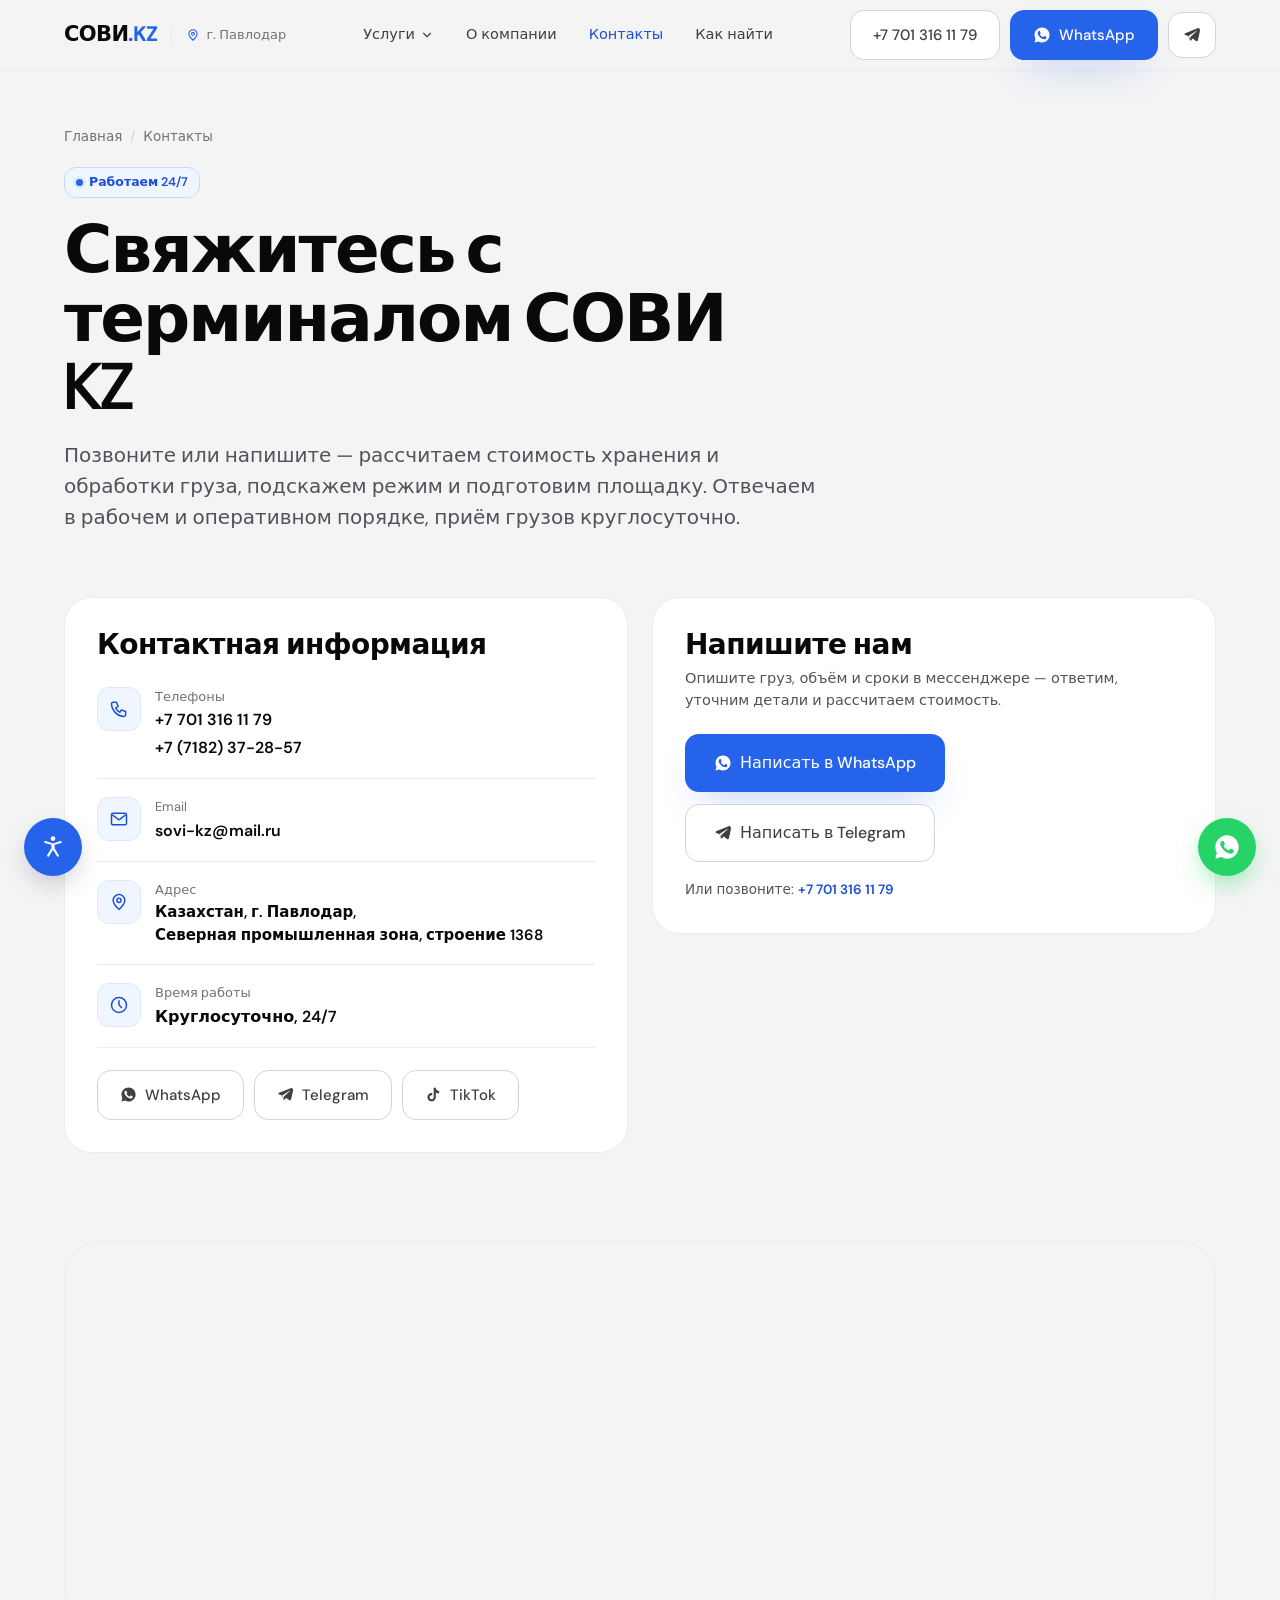
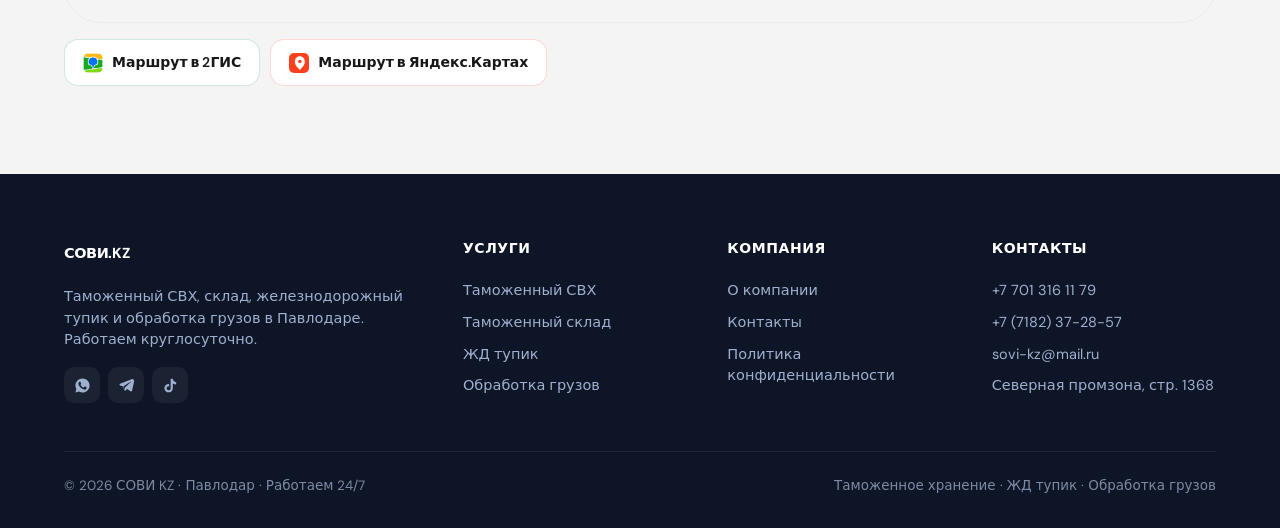
==== commit 301d7adb: "Replace lead form with direct WhatsApp / Telegram contact buttons Leads submitted through the site f" ====
--- a/kontakty.html
+++ b/kontakty.html
@@ -4,10 +4,10 @@
 <meta charset="utf-8">
 <meta name="viewport" content="width=device-width,initial-scale=1">
 <title>Контакты СОВИ KZ — таможенный терминал в Павлодаре</title>
-<meta name="description" content="Контакты СОВИ KZ: +7 701 316 11 79, +7 (7182) 37-28-57, sovi-kz@mail.ru. Адрес: Павлодар, Северная промышленная зона, строение 1368. Работаем 24/7. Оставьте заявку на СВХ, хранение или обработку груза.">
+<meta name="description" content="Контакты СОВИ KZ: +7 701 316 11 79, +7 (7182) 37-28-57, sovi-kz@mail.ru. Адрес: Павлодар, Северная промышленная зона, строение 1368. Работаем 24/7. Напишите нам в WhatsApp или Telegram — рассчитаем стоимость СВХ, хранения или обработки груза.">
 <link rel="canonical" href="https://xn--b1amql.kz/kontakty">
 <meta property="og:title" content="Контакты СОВИ KZ — таможенный терминал в Павлодаре">
-<meta property="og:description" content="Контакты СОВИ KZ: +7 701 316 11 79, +7 (7182) 37-28-57, sovi-kz@mail.ru. Адрес: Павлодар, Северная промышленная зона, строение 1368. Работаем 24/7. Оставьте заявку на СВХ, хранение или обработку груза.">
+<meta property="og:description" content="Контакты СОВИ KZ: +7 701 316 11 79, +7 (7182) 37-28-57, sovi-kz@mail.ru. Адрес: Павлодар, Северная промышленная зона, строение 1368. Работаем 24/7. Напишите нам в WhatsApp или Telegram — рассчитаем стоимость СВХ, хранения или обработки груза.">
 <meta property="og:type" content="website">
 <meta property="og:locale" content="ru_KZ">
 <meta property="og:url" content="https://xn--b1amql.kz/kontakty">
@@ -58,14 +58,11 @@
       <a href="o-kompanii.html">О компании</a>
       <a href="kontakty.html" class="active">Контакты</a>
       <a href="index.html#karta">Как найти</a>
-    <div class="nav-mobile-extra"><span class="nme-city"><svg viewBox="0 0 24 24" fill="none"><path d="M12 21s7-6.3 7-11a7 7 0 10-14 0c0 4.7 7 11 7 11z" stroke="currentColor" stroke-width="1.8" stroke-linejoin="round"/><circle cx="12" cy="10" r="2.5" stroke="currentColor" stroke-width="1.8"/></svg><span>г. Павлодар</span></span><a href="tel:+77013161179" class="nme-phone"><svg viewBox="0 0 24 24" fill="none"><path d="M5 4h4l2 5-3 2a12 12 0 005 5l2-3 5 2v4a2 2 0 01-2 2A16 16 0 013 6a2 2 0 012-2z" stroke="currentColor" stroke-width="1.8" stroke-linejoin="round"/></svg><span>+7 701 316 11 79</span></a><div class="nme-msg"><a href="https://wa.me/77013161179" class="msg-ico" aria-label="WhatsApp" target="_blank" rel="noopener"><svg viewBox="0 0 24 24" fill="currentColor"><path d="M12.04 2c-5.52 0-10 4.48-10 10 0 1.77.46 3.45 1.27 4.9L2 22l5.25-1.38A9.96 9.96 0 0012.04 22c5.52 0 10-4.48 10-10s-4.48-10-10-10zm5.72 14.2c-.24.68-1.4 1.32-1.94 1.4-.5.08-1.12.11-1.8-.11-.42-.13-.96-.31-1.65-.6-2.9-1.25-4.8-4.16-4.94-4.36-.14-.2-1.18-1.57-1.18-3 0-1.42.75-2.12 1.02-2.41.27-.29.58-.36.78-.36h.55c.18 0 .42-.03.65.5.24.55.8 1.9.87 2.04.07.14.12.3.02.49-.1.19-.15.3-.29.46-.14.16-.3.36-.43.48-.14.14-.29.29-.13.57.17.28.75 1.24 1.62 2.01 1.11.99 2.05 1.3 2.33 1.44.28.14.44.12.6-.07.17-.19.71-.83.9-1.12.19-.28.38-.24.63-.14.26.1 1.63.77 1.91.91.28.14.47.21.53.33.07.12.07.68-.17 1.36z"/></svg></a><a href="https://t.me/sovi_kz_pvl" class="msg-ico" aria-label="Telegram" target="_blank" rel="noopener"><svg viewBox="0 0 24 24" fill="currentColor"><path d="M21.9 4.3c.3-1.1-.7-1.9-1.7-1.5L2.9 9.7c-1.1.4-1.1 1.9 0 2.3l4.4 1.4 1.7 5.4c.2.7 1.1.9 1.6.4l2.5-2.4 4.6 3.4c.8.6 1.9.2 2.1-.8l3.1-14.1zM7.8 12.9l10.4-6.5c.3-.2.6.1.3.4l-8.7 8-.3 3.4-1.7-5.3z"/></svg></a></div><button type="button" class="btn btn-primary" data-modal-open>Оставить заявку</button></div></nav>
-    <div class="nav-right"><div class="msg-icons">
-      <a href="https://wa.me/77013161179" class="msg-ico" aria-label="Написать в WhatsApp" target="_blank" rel="noopener"><svg viewBox="0 0 24 24" fill="currentColor"><path d="M12.04 2c-5.52 0-10 4.48-10 10 0 1.77.46 3.45 1.27 4.9L2 22l5.25-1.38A9.96 9.96 0 0012.04 22c5.52 0 10-4.48 10-10s-4.48-10-10-10zm5.72 14.2c-.24.68-1.4 1.32-1.94 1.4-.5.08-1.12.11-1.8-.11-.42-.13-.96-.31-1.65-.6-2.9-1.25-4.8-4.16-4.94-4.36-.14-.2-1.18-1.57-1.18-3 0-1.42.75-2.12 1.02-2.41.27-.29.58-.36.78-.36h.55c.18 0 .42-.03.65.5.24.55.8 1.9.87 2.04.07.14.12.3.02.49-.1.19-.15.3-.29.46-.14.16-.3.36-.43.48-.14.14-.29.29-.13.57.17.28.75 1.24 1.62 2.01 1.11.99 2.05 1.3 2.33 1.44.28.14.44.12.6-.07.17-.19.71-.83.9-1.12.19-.28.38-.24.63-.14.26.1 1.63.77 1.91.91.28.14.47.21.53.33.07.12.07.68-.17 1.36z"/></svg></a>
-      <a href="https://t.me/sovi_kz_pvl" class="msg-ico" aria-label="Написать в Telegram" target="_blank" rel="noopener"><svg viewBox="0 0 24 24" fill="currentColor"><path d="M21.9 4.3c.3-1.1-.7-1.9-1.7-1.5L2.9 9.7c-1.1.4-1.1 1.9 0 2.3l4.4 1.4 1.7 5.4c.2.7 1.1.9 1.6.4l2.5-2.4 4.6 3.4c.8.6 1.9.2 2.1-.8l3.1-14.1zM7.8 12.9l10.4-6.5c.3-.2.6.1.3.4l-8.7 8-.3 3.4-1.7-5.3z"/></svg></a>
-    </div>
-    <div class="nav-cta">
+    <div class="nav-mobile-extra"><span class="nme-city"><svg viewBox="0 0 24 24" fill="none"><path d="M12 21s7-6.3 7-11a7 7 0 10-14 0c0 4.7 7 11 7 11z" stroke="currentColor" stroke-width="1.8" stroke-linejoin="round"/><circle cx="12" cy="10" r="2.5" stroke="currentColor" stroke-width="1.8"/></svg><span>г. Павлодар</span></span><a href="tel:+77013161179" class="nme-phone"><svg viewBox="0 0 24 24" fill="none"><path d="M5 4h4l2 5-3 2a12 12 0 005 5l2-3 5 2v4a2 2 0 01-2 2A16 16 0 013 6a2 2 0 012-2z" stroke="currentColor" stroke-width="1.8" stroke-linejoin="round"/></svg><span>+7 701 316 11 79</span></a><a href="https://wa.me/77013161179" class="btn btn-primary" target="_blank" rel="noopener"><svg viewBox="0 0 24 24" fill="currentColor" width="18" height="18"><path d="M12.04 2c-5.52 0-10 4.48-10 10 0 1.77.46 3.45 1.27 4.9L2 22l5.25-1.38A9.96 9.96 0 0012.04 22c5.52 0 10-4.48 10-10s-4.48-10-10-10zm5.72 14.2c-.24.68-1.4 1.32-1.94 1.4-.5.08-1.12.11-1.8-.11-.42-.13-.96-.31-1.65-.6-2.9-1.25-4.8-4.16-4.94-4.36-.14-.2-1.18-1.57-1.18-3 0-1.42.75-2.12 1.02-2.41.27-.29.58-.36.78-.36h.55c.18 0 .42-.03.65.5.24.55.8 1.9.87 2.04.07.14.12.3.02.49-.1.19-.15.3-.29.46-.14.16-.3.36-.43.48-.14.14-.29.29-.13.57.17.28.75 1.24 1.62 2.01 1.11.99 2.05 1.3 2.33 1.44.28.14.44.12.6-.07.17-.19.71-.83.9-1.12.19-.28.38-.24.63-.14.26.1 1.63.77 1.91.91.28.14.47.21.53.33.07.12.07.68-.17 1.36z"/></svg>Написать в WhatsApp</a><a href="https://t.me/sovi_kz_pvl" class="btn btn-ghost" target="_blank" rel="noopener"><svg viewBox="0 0 24 24" fill="currentColor" width="18" height="18"><path d="M21.9 4.3c.3-1.1-.7-1.9-1.7-1.5L2.9 9.7c-1.1.4-1.1 1.9 0 2.3l4.4 1.4 1.7 5.4c.2.7 1.1.9 1.6.4l2.5-2.4 4.6 3.4c.8.6 1.9.2 2.1-.8l3.1-14.1zM7.8 12.9l10.4-6.5c.3-.2.6.1.3.4l-8.7 8-.3 3.4-1.7-5.3z"/></svg>Написать в Telegram</a></div></nav>
+    <div class="nav-right"><div class="nav-cta">
       <a href="tel:+77013161179" class="btn btn-ghost nav-phone">+7 701 316 11 79</a>
-      <button type="button" class="btn btn-primary" data-modal-open>Оставить заявку</button>
+      <a href="https://wa.me/77013161179" class="btn btn-primary" target="_blank" rel="noopener"><svg viewBox="0 0 24 24" fill="currentColor" width="18" height="18"><path d="M12.04 2c-5.52 0-10 4.48-10 10 0 1.77.46 3.45 1.27 4.9L2 22l5.25-1.38A9.96 9.96 0 0012.04 22c5.52 0 10-4.48 10-10s-4.48-10-10-10zm5.72 14.2c-.24.68-1.4 1.32-1.94 1.4-.5.08-1.12.11-1.8-.11-.42-.13-.96-.31-1.65-.6-2.9-1.25-4.8-4.16-4.94-4.36-.14-.2-1.18-1.57-1.18-3 0-1.42.75-2.12 1.02-2.41.27-.29.58-.36.78-.36h.55c.18 0 .42-.03.65.5.24.55.8 1.9.87 2.04.07.14.12.3.02.49-.1.19-.15.3-.29.46-.14.16-.3.36-.43.48-.14.14-.29.29-.13.57.17.28.75 1.24 1.62 2.01 1.11.99 2.05 1.3 2.33 1.44.28.14.44.12.6-.07.17-.19.71-.83.9-1.12.19-.28.38-.24.63-.14.26.1 1.63.77 1.91.91.28.14.47.21.53.33.07.12.07.68-.17 1.36z"/></svg>WhatsApp</a>
+      <a href="https://t.me/sovi_kz_pvl" class="btn btn-ghost nav-tg" aria-label="Написать в Telegram" title="Telegram" target="_blank" rel="noopener"><svg viewBox="0 0 24 24" fill="currentColor" width="18" height="18"><path d="M21.9 4.3c.3-1.1-.7-1.9-1.7-1.5L2.9 9.7c-1.1.4-1.1 1.9 0 2.3l4.4 1.4 1.7 5.4c.2.7 1.1.9 1.6.4l2.5-2.4 4.6 3.4c.8.6 1.9.2 2.1-.8l3.1-14.1zM7.8 12.9l10.4-6.5c.3-.2.6.1.3.4l-8.7 8-.3 3.4-1.7-5.3z"/></svg></a>
     </div>
     </div><button class="burger" aria-label="Меню" type="button"><span></span><span></span><span></span></button>
   </div>
@@ -103,36 +100,10 @@
 
       <div class="reveal" id="form">
         <div class="card" style="padding:32px">
-          <h2 class="h-sm" style="margin-bottom:6px">Оставить заявку</h2>
-          <p class="muted" style="font-size:14.5px;margin-bottom:22px">Заполните форму — перезвоним, уточним детали и рассчитаем стоимость.</p>
-          <form class="lead-form" novalidate>
-            <div class="field"><label for="c-name">Имя</label><input id="c-name" name="name" type="text" placeholder="Как к вам обращаться"></div>
-            <div class="field"><label for="c-phone">Телефон</label><input id="c-phone" name="phone" type="tel" placeholder="+7 ___ ___ __ __" required><span class="hint">Перезвоним в рабочее время</span></div>
-            <div class="field"><label for="c-email">Email</label><input id="c-email" name="email" type="email" placeholder="you@company.kz"></div>
-            <div class="field"><label for="c-service">Услуга</label>
-              <div class="csel">
-                <select id="c-service" name="service">
-                  <option>Таможенный СВХ</option>
-                  <option>Таможенный склад / хранение</option>
-                  <option>ЖД тупик (вагон, контейнер)</option>
-                  <option>Обработка грузов (погрузка, кран, перевозка)</option>
-                  <option>Другое / не уверен</option>
-                </select>
-                <button type="button" class="csel-btn"><span class="csel-label"></span><span class="csel-chev"><svg viewBox="0 0 24 24" fill="none"><path d="M6 9l6 6 6-6" stroke="currentColor" stroke-width="2" stroke-linecap="round" stroke-linejoin="round"/></svg></span></button>
-                <div class="csel-list"></div>
-              </div>
-            </div>
-            <div class="field"><label for="c-msg">Комментарий</label><textarea id="c-msg" name="msg" rows="3" placeholder="Тип груза, объём, сроки, транспорт"></textarea></div>
-            <div class="consent-row">
-              <input type="checkbox" data-consent id="c-consent">
-              <label for="c-consent">Согласен(на) на <a href="politika-konfidentsialnosti.html" target="_blank" rel="noopener">обработку персональных данных</a></label>
-            </div>
-            <button type="submit" class="btn btn-primary btn-lg" style="width:100%;justify-content:center">Отправить заявку</button>
-            <div class="form-ok" style="display:none;align-items:center;gap:10px;margin-top:16px;padding:14px 16px;background:var(--blue-50);border:1px solid var(--blue-200);border-radius:14px;color:var(--blue-700);font-size:14.5px;font-weight:500">
-              <svg viewBox="0 0 24 24" fill="none" width="20" height="20"><circle cx="12" cy="12" r="9" stroke="currentColor" stroke-width="1.8"/><path d="M8 12l3 3 5-6" stroke="currentColor" stroke-width="1.8" stroke-linecap="round" stroke-linejoin="round"/></svg>
-              Заявка отправлена. Мы свяжемся с вами в ближайшее время.
-            </div>
-          </form>
+          <h2 class="h-sm" style="margin-bottom:6px">Напишите нам</h2>
+          <p class="muted" style="font-size:14.5px;margin-bottom:22px">Опишите груз, объём и сроки в мессенджере — ответим, уточним детали и рассчитаем стоимость.</p>
+          <div class="btn-row" style="display:flex;gap:12px;flex-wrap:wrap"><a href="https://wa.me/77013161179" class="btn btn-primary btn-lg" target="_blank" rel="noopener"><svg viewBox="0 0 24 24" fill="currentColor" width="18" height="18"><path d="M12.04 2c-5.52 0-10 4.48-10 10 0 1.77.46 3.45 1.27 4.9L2 22l5.25-1.38A9.96 9.96 0 0012.04 22c5.52 0 10-4.48 10-10s-4.48-10-10-10zm5.72 14.2c-.24.68-1.4 1.32-1.94 1.4-.5.08-1.12.11-1.8-.11-.42-.13-.96-.31-1.65-.6-2.9-1.25-4.8-4.16-4.94-4.36-.14-.2-1.18-1.57-1.18-3 0-1.42.75-2.12 1.02-2.41.27-.29.58-.36.78-.36h.55c.18 0 .42-.03.65.5.24.55.8 1.9.87 2.04.07.14.12.3.02.49-.1.19-.15.3-.29.46-.14.16-.3.36-.43.48-.14.14-.29.29-.13.57.17.28.75 1.24 1.62 2.01 1.11.99 2.05 1.3 2.33 1.44.28.14.44.12.6-.07.17-.19.71-.83.9-1.12.19-.28.38-.24.63-.14.26.1 1.63.77 1.91.91.28.14.47.21.53.33.07.12.07.68-.17 1.36z"/></svg>Написать в WhatsApp</a><a href="https://t.me/sovi_kz_pvl" class="btn btn-ghost btn-lg" target="_blank" rel="noopener"><svg viewBox="0 0 24 24" fill="currentColor" width="18" height="18"><path d="M21.9 4.3c.3-1.1-.7-1.9-1.7-1.5L2.9 9.7c-1.1.4-1.1 1.9 0 2.3l4.4 1.4 1.7 5.4c.2.7 1.1.9 1.6.4l2.5-2.4 4.6 3.4c.8.6 1.9.2 2.1-.8l3.1-14.1zM7.8 12.9l10.4-6.5c.3-.2.6.1.3.4l-8.7 8-.3 3.4-1.7-5.3z"/></svg>Написать в Telegram</a></div>
+          <p class="muted" style="font-size:13.5px;margin-top:18px">Или позвоните: <a href="tel:+77013161179" style="color:var(--blue-700);font-weight:600">+7 701 316 11 79</a></p>
         </div>
       </div>
     </div>
@@ -174,42 +145,6 @@
     </div>
   </div>
 </footer>
-<div class="modal-overlay" id="lead-modal">
-  <div class="modal-panel" role="dialog" aria-modal="true" aria-labelledby="modal-title">
-    <button class="modal-close" data-modal-close aria-label="Закрыть"><svg viewBox="0 0 24 24" fill="none"><path d="M6 6l12 12M18 6L6 18" stroke="currentColor" stroke-width="2" stroke-linecap="round"/></svg></button>
-    <h3 id="modal-title" class="h-sm" style="margin-bottom:6px">Оставить заявку</h3>
-    <p class="muted" style="font-size:14.5px;margin-bottom:22px">Перезвоним и рассчитаем стоимость хранения или обработки.</p>
-    <form class="lead-form" novalidate>
-      <div class="field"><label for="m-name">Имя</label><input id="m-name" name="name" type="text" placeholder="Как к вам обращаться"></div>
-      <div class="field"><label for="m-phone">Телефон</label><input id="m-phone" name="phone" type="tel" placeholder="+7 ___ ___ __ __" required></div>
-      <div class="field"><label for="m-email">Email</label><input id="m-email" name="email" type="email" placeholder="you@company.kz"></div>
-      <div class="field"><label for="m-service">Услуга</label>
-        <div class="csel">
-          <select id="m-service" name="service">
-            <option>Таможенный СВХ</option>
-            <option>Таможенный склад / хранение</option>
-            <option>ЖД тупик (вагон, контейнер)</option>
-            <option>Обработка грузов (погрузка, кран, перевозка)</option>
-            <option>Другое / не уверен</option>
-          </select>
-          <button type="button" class="csel-btn"><span class="csel-label"></span><span class="csel-chev"><svg viewBox="0 0 24 24" fill="none"><path d="M6 9l6 6 6-6" stroke="currentColor" stroke-width="2" stroke-linecap="round" stroke-linejoin="round"/></svg></span></button>
-          <div class="csel-list"></div>
-        </div>
-      </div>
-      <div class="field"><label for="m-msg">Комментарий</label><textarea id="m-msg" name="msg" rows="3" placeholder="Тип груза, объём, сроки, транспорт"></textarea></div>
-      <div class="consent-row">
-        <input type="checkbox" data-consent id="m-consent">
-        <label for="m-consent">Согласен(на) на <a href="politika-konfidentsialnosti.html" target="_blank" rel="noopener">обработку персональных данных</a></label>
-      </div>
-      <button type="submit" class="btn btn-primary btn-lg" style="width:100%;justify-content:center">Отправить заявку</button>
-      <div class="form-ok" style="display:none;align-items:center;gap:10px;margin-top:16px;padding:14px 16px;background:var(--blue-50);border:1px solid var(--blue-200);border-radius:14px;color:var(--blue-700);font-size:14.5px;font-weight:500">
-        <svg viewBox="0 0 24 24" fill="none" width="20" height="20"><circle cx="12" cy="12" r="9" stroke="currentColor" stroke-width="1.8"/><path d="M8 12l3 3 5-6" stroke="currentColor" stroke-width="1.8" stroke-linecap="round" stroke-linejoin="round"/></svg>
-        Заявка отправлена. Мы свяжемся с вами в ближайшее время.
-      </div>
-    </form>
-  </div>
-</div>
-
 <!-- FLOATING ACTIONS -->
 <a href="https://wa.me/77013161179" target="_blank" rel="noopener" class="fab fab-wa" aria-label="Написать в WhatsApp">
   <span class="fab-ico"><svg viewBox="0 0 24 24" fill="currentColor"><path d="M12.04 2c-5.52 0-10 4.48-10 10 0 1.77.46 3.45 1.27 4.9L2 22l5.25-1.38A9.96 9.96 0 0012.04 22c5.52 0 10-4.48 10-10s-4.48-10-10-10zm5.72 14.2c-.24.68-1.4 1.32-1.94 1.4-.5.08-1.12.11-1.8-.11-.42-.13-.96-.31-1.65-.6-2.9-1.25-4.8-4.16-4.94-4.36-.14-.2-1.18-1.57-1.18-3 0-1.42.75-2.12 1.02-2.41.27-.29.58-.36.78-.36h.55c.18 0 .42-.03.65.5.24.55.8 1.9.87 2.04.07.14.12.3.02.49-.1.19-.15.3-.29.46-.14.16-.3.36-.43.48-.14.14-.29.29-.13.57.17.28.75 1.24 1.62 2.01 1.11.99 2.05 1.3 2.33 1.44.28.14.44.12.6-.07.17-.19.71-.83.9-1.12.19-.28.38-.24.63-.14.26.1 1.63.77 1.91.91.28.14.47.21.53.33.07.12.07.68-.17 1.36z"/></svg></span>
--- a/assets/styles.css
+++ b/assets/styles.css
@@ -88,6 +88,11 @@
 .nav-links a:hover{color:var(--obsidian);background:rgba(0,0,0,.04)}
 .nav-links a.active{color:var(--blue-700)}
 .nav-cta{display:flex;align-items:center;gap:10px}
+.hero-contact{display:flex;gap:12px;flex-wrap:wrap}
+.nav-tg{padding-left:14px;padding-right:14px}
+.nav-links a{white-space:nowrap}
+@media(max-width:1180px){.nav-city{display:none}.nav-links a{padding:9px 10px}}
+.btn svg{flex:none}
 .burger{display:none;width:44px;height:44px;border-radius:12px;border:1px solid var(--mist);background:var(--snow);
   cursor:pointer;align-items:center;justify-content:center;flex-direction:column;gap:4px}
 .burger span{width:18px;height:2px;background:var(--graphite);border-radius:2px;transition:.2s}
@@ -531,6 +536,7 @@
   .nav-mobile-extra .nme-msg{display:flex;gap:10px;padding:0 12px}
   .nav-mobile-extra .msg-ico{width:44px;height:44px}
   .nav-mobile-extra .btn{width:100%;justify-content:center;margin:0 12px;width:calc(100% - 24px)}
+  .nav-mobile-extra .btn+.btn{margin-top:10px}
   .nav-mobile-extra .nme-city{display:flex;align-items:center;gap:6px;color:var(--fog);font-size:13px;padding:0 12px}
   .nav-mobile-extra .nme-city svg{width:14px;height:14px;color:var(--blue-600)}
 }
@@ -538,22 +544,22 @@
 /* -- hero: mobile-centered, cleaner stat grid, reordered via flattened flex (homepage only) -- */
 @media(max-width:900px){
   .hero{padding:32px 0 8px}
-  .hero .hero-grid{text-align:center;display:flex;flex-direction:column;align-items:center}
+  .hero .hero-grid{text-align:center;display:flex;flex-direction:column;align-items:center;gap:14px}
   .hero .hero-grid>div{display:contents}
   .hero .hero-grid>div>*,.hero .hero-grid>*{max-width:100%}
   .hero .hero-grid .hero-photo{width:100%}
-  .hero-badges{justify-content:center;order:1}
+  .hero-badges{justify-content:center;order:1;margin-bottom:0!important}
   .hero .hero-grid h1{order:2}
-  .hero .hero-grid .lead{margin-left:auto;margin-right:auto;text-align:center;order:3}
+  .hero .hero-grid .lead{margin-left:auto;margin-right:auto;text-align:center;order:3;margin-top:0!important}
   .hero-stats{justify-content:center;text-align:center;gap:0;display:grid;grid-template-columns:repeat(3,1fr);
-    row-gap:18px;column-gap:8px;padding-top:24px;margin-top:0;padding-bottom:4px;width:100%;order:4;
-    border-top:none;border-bottom:1px solid var(--cloud);margin-bottom:20px}
+    row-gap:18px;column-gap:8px;padding-top:14px;margin-top:0;padding-bottom:4px;width:100%;order:4;
+    border-top:none;border-bottom:1px solid var(--cloud);margin-bottom:0!important}
   .stat{min-width:0}
   .stat .num{font-size:clamp(22px,6vw,28px)}
   .stat .lbl{font-size:12px;line-height:1.3}
-  .hero .hero-grid div[style*="display:flex;gap:18px"]{justify-content:center;order:5}
-  .capture-label{order:6}
-  .hero .hero-grid form.capture{margin-left:auto;margin-right:auto;order:7}
+  .hero .hero-grid div[style*="display:flex;gap:18px"]{justify-content:center;order:5;margin-bottom:0!important}
+  .capture-label{order:6;margin-bottom:0!important}
+  .hero .hero-grid .hero-contact{order:7;width:100%;justify-content:center}
   .hero .hero-photo{order:8}
 }
 @media(max-width:480px){
@@ -578,8 +584,8 @@
   .route-btn{width:100%;justify-content:center}
   .cta-actions{flex-direction:column;align-items:stretch}
   .cta-actions .btn{width:100%;justify-content:center}
-  .btn-row{flex-direction:column;align-items:stretch}
-  .btn-row .btn{width:100%;justify-content:center}
+  .btn-row,.hero-contact{flex-direction:column;align-items:stretch}
+  .btn-row .btn,.hero-contact .btn{width:100%;justify-content:center}
 }
 
 /* -- process accordion: per-card image on mobile, only visible when expanded -- */
@@ -682,7 +688,7 @@
 .a11y-panel.open{opacity:1;transform:translateY(0) scale(1);pointer-events:auto}
 @media(max-width:640px){.a11y-panel{left:16px;bottom:76px}}
 .a11y-head{display:flex;align-items:flex-start;justify-content:space-between;gap:10px;margin-bottom:6px}
-.a11y-head h3{font-size:19px;margin:0;font-weight:800}
+.a11y-head h3{font-size:19px;margin:0;font-weight:800;color:#fff}
 .a11y-close{flex:none;width:30px;height:30px;border-radius:9px;background:rgba(255,255,255,.08);border:0;color:#fff;
   cursor:pointer;font-size:18px;line-height:1;display:grid;place-items:center}
 .a11y-desc{font-size:13px;color:#9aa3b2;line-height:1.5;margin-bottom:18px}
@@ -712,9 +718,11 @@
 html.a11y-motion-off *{animation:none!important;transition:none!important;scroll-behavior:auto!important}
 html.a11y-contrast-high{filter:contrast(1.25) saturate(1.15)}
 html.a11y-contrast-bw{filter:grayscale(1)}
-html.a11y-size-1 body{font-size:106%}
-html.a11y-size-2 body{font-size:113%}
-html.a11y-size-3 body{font-size:122%}
+html.a11y-size-1 body{zoom:1.1}
+html.a11y-size-2 body{zoom:1.2}
+html.a11y-size-3 body{zoom:1.32}
+html[class*="a11y-size-"] .fab,
+html[class*="a11y-size-"] .a11y-panel{zoom:1}
 
 /* -- industries served (audience cards) -- */
 .acard{display:flex;flex-direction:column;gap:12px;transition:.2s cubic-bezier(.16,1,.3,1)}
